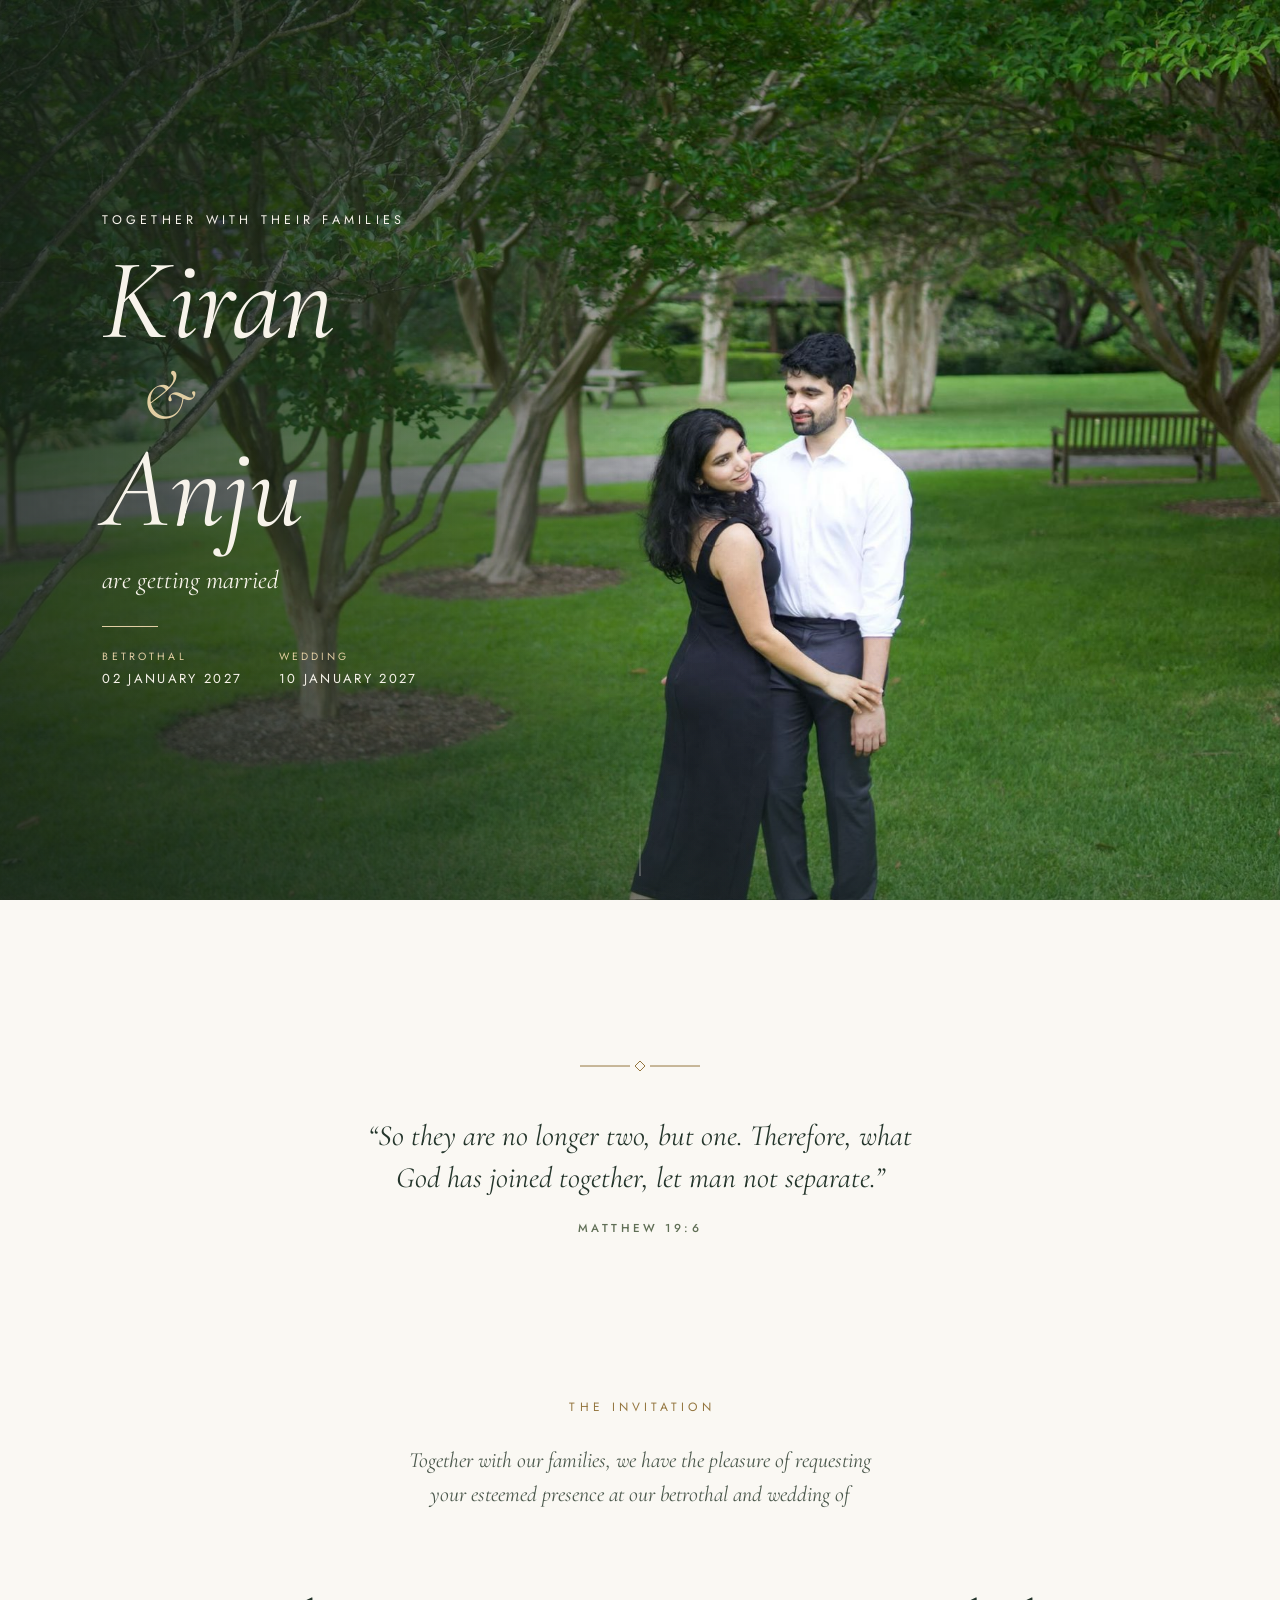
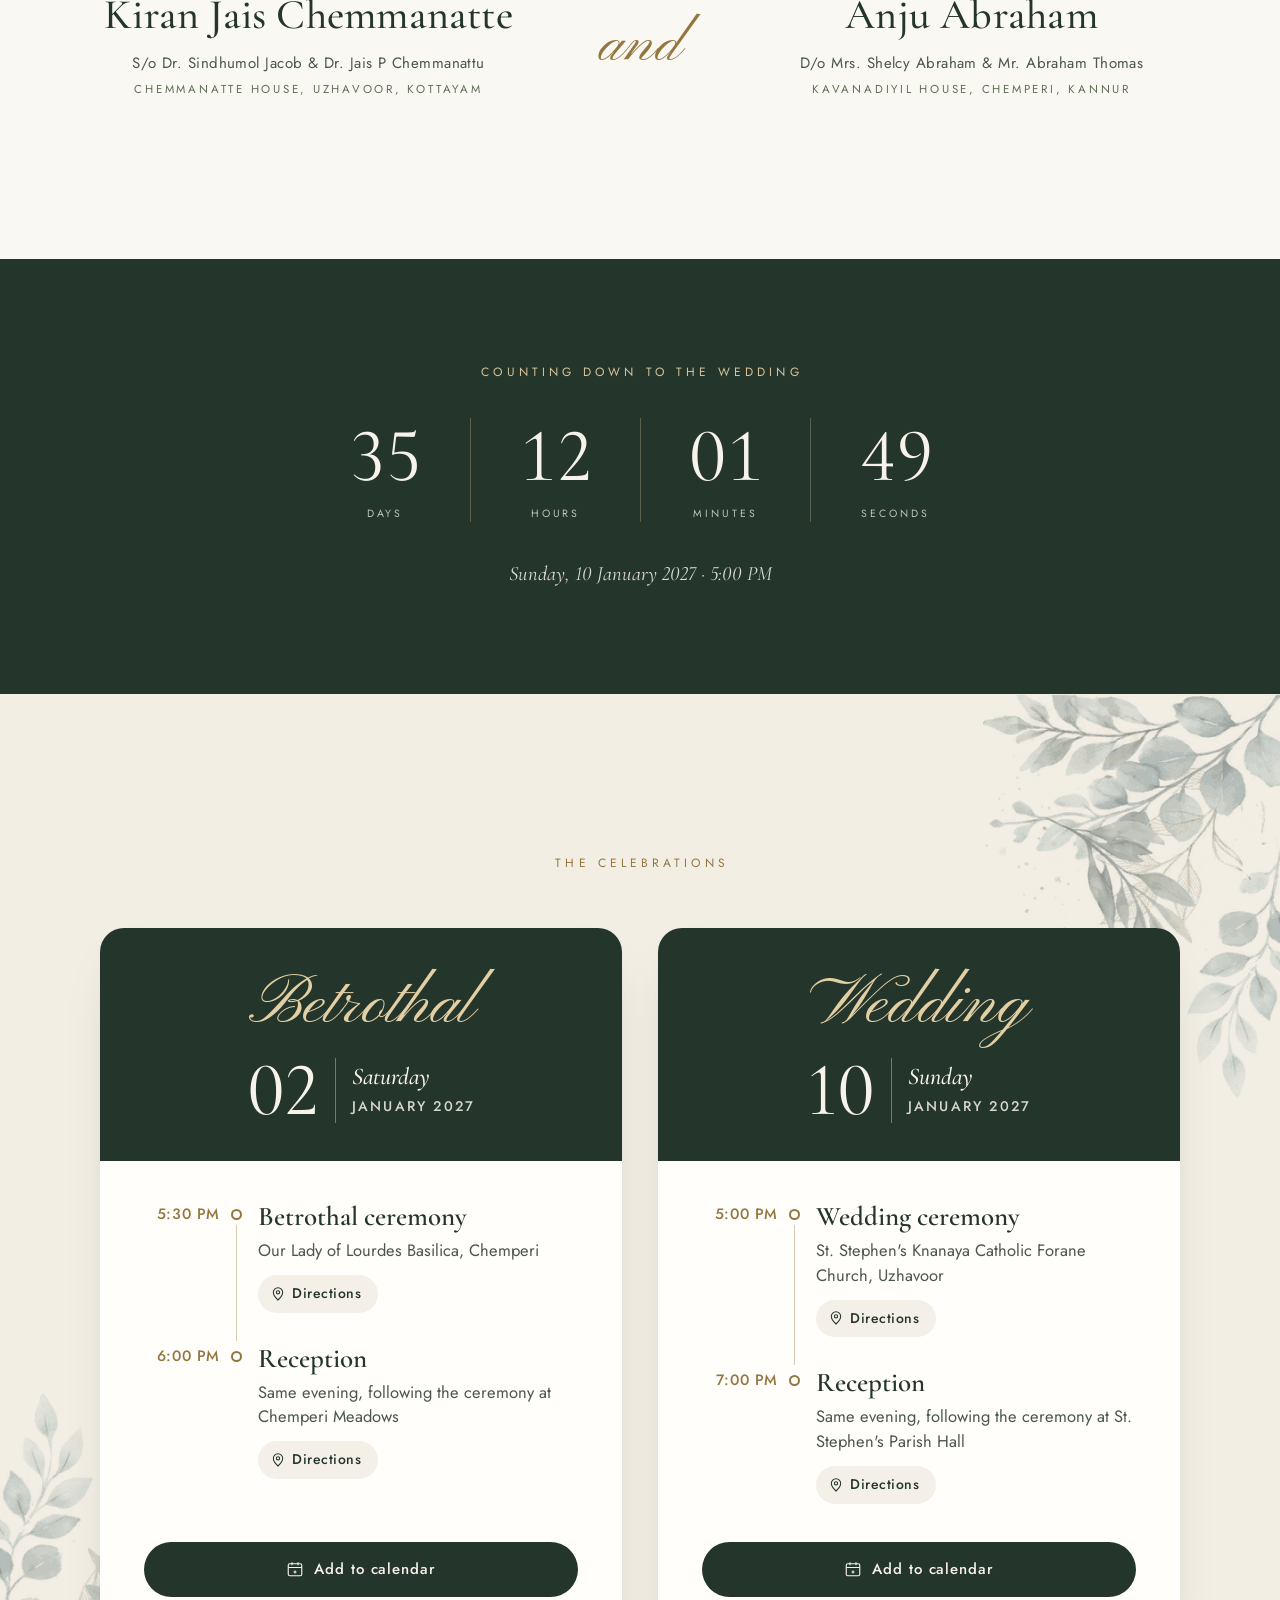
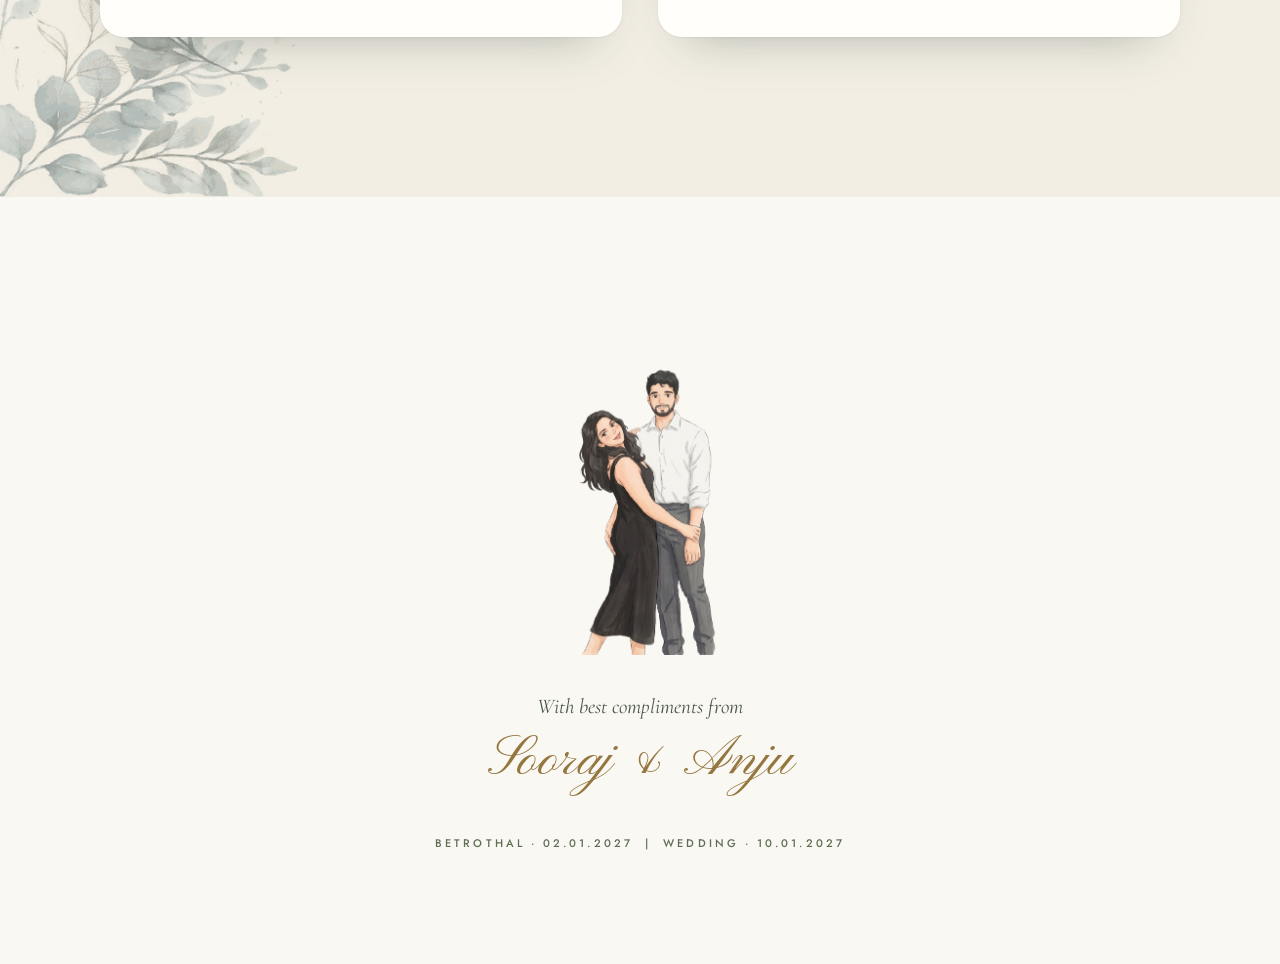
==== index.html @ df3afd13 "Version CSS/JS links so phones never pair new HTML with a cached old stylesheet Also give the inline" ====
<!DOCTYPE html>
<html lang="en">
<head>
<meta charset="utf-8">
<meta name="viewport" content="width=device-width, initial-scale=1, viewport-fit=cover">
<title>Kiran &amp; Anju — Wedding Invitation</title>
<meta name="description" content="Kiran Jais and Anju Abraham invite you to their engagement and wedding.">

<!-- link preview (WhatsApp, Facebook, X ...) -->
<meta property="og:type"             content="website">
<meta property="og:site_name"        content="Kiran &amp; Anju">
<meta property="og:title"            content="Kiran &amp; Anju are getting married">
<meta property="og:description"      content="Engagement 02 January · Wedding 10 January 2027. Timings and directions inside.">
<meta property="og:url"              content="https://soorajabraham1.github.io/kiran-anju/">
<meta property="og:image"            content="https://soorajabraham1.github.io/kiran-anju/share-card.jpeg">
<meta property="og:image:secure_url" content="https://soorajabraham1.github.io/kiran-anju/share-card.jpeg">
<meta property="og:image:type"       content="image/jpeg">
<meta property="og:image:width"      content="1200">
<meta property="og:image:height"     content="630">
<meta property="og:image:alt"        content="Kiran Jais and Anju Abraham — engagement 02 January, wedding 10 January 2027">
<meta name="twitter:card"            content="summary_large_image">
<meta name="twitter:title"           content="Kiran &amp; Anju are getting married">
<meta name="twitter:description"     content="Engagement 02 January · Wedding 10 January 2027.">
<meta name="twitter:image"           content="https://soorajabraham1.github.io/kiran-anju/share-card.jpeg">
<meta name="theme-color" content="#24352B">

<link rel="preconnect" href="https://fonts.googleapis.com">
<link rel="preconnect" href="https://fonts.gstatic.com" crossorigin>
<link href="https://fonts.googleapis.com/css2?family=Cormorant+Garamond:ital,wght@0,400;0,500;0,600;1,400;1,500&family=Jost:wght@300;400;500&family=Pinyon+Script&display=swap" rel="stylesheet">
<link rel="preload" as="image" href="img/hero-portrait.jpg" media="(max-aspect-ratio: 4/5)">
<link rel="preload" as="image" href="img/hero-wide.jpg" media="(min-aspect-ratio: 4/5)">
<link rel="stylesheet" href="style.css?v=f728e4f7">
<script>document.documentElement.classList.add('js')</script>
</head>

<body>

<!-- ============================ HERO ============================ -->
<header class="hero">
  <picture class="hero-photo">
    <source media="(max-aspect-ratio: 4/5)" srcset="img/hero-portrait.jpg">
    <img src="img/hero-wide.jpg" alt="Kiran and Anju in a garden" fetchpriority="high">
  </picture>

  <div class="hero-text">
    <p class="kicker">Together with their families</p>
    <h1 class="hero-names">
      <span>Kiran</span>
      <span class="amp">&amp;</span>
      <span>Anju</span>
    </h1>
    <p class="hero-tagline">are getting married</p>
    <span class="hairline" aria-hidden="true"></span>
    <ul class="hero-dates">
      <li><span>Betrothal</span>02 January 2027</li>
      <li><span>Wedding</span>10 January 2027</li>
    </ul>
  </div>

  <a class="scroll-cue" href="#invitation" aria-label="Scroll to the invitation"><span></span></a>
</header>

<main>

<!-- ============================ VERSE ============================ -->
<section class="verse reveal" aria-label="Verse">
  <svg class="ornament" viewBox="0 0 120 12" aria-hidden="true"><path d="M0 6h50M70 6h50"/><path d="M60 1l5 5-5 5-5-5z"/></svg>
  <blockquote>
    <p>“So they are no longer two, but one. Therefore, what God has joined together, let man not separate.”</p>
    <cite>Matthew 19:6</cite>
  </blockquote>
</section>

<!-- ============================ INVITATION ============================ -->
<section class="invitation" id="invitation">
  <p class="eyebrow reveal">The Invitation</p>
  <p class="lead-in reveal">Together with our families, we have the pleasure of requesting your esteemed presence at our betrothal and wedding of</p>

  <div class="couple">
    <div class="person reveal">
      <h2 class="person-name">Kiran Jais Chemmanatte</h2>
      <p class="person-parents">S/o Dr. Sindhumol Jacob &amp; Dr. Jais P Chemmanattu</p>
      <p class="person-home">Chemmanatte House, Uzhavoor, Kottayam</p>
    </div>
    <p class="couple-and reveal" aria-hidden="true">and</p>
    <div class="person reveal">
      <h2 class="person-name">Anju Abraham</h2>
      <p class="person-parents">D/o Mrs. Shelcy Abraham &amp; Mr. Abraham Thomas</p>
      <p class="person-home">Kavanadiyil House, Chemperi, Kannur</p>
    </div>
  </div>
</section>

<!-- ============================ COUNTDOWN ============================ -->
<section class="countdown" aria-label="Counting down to the wedding" data-to="2027-01-10T17:00:00+05:30">
  <p class="eyebrow">Counting down to the wedding</p>
  <div class="count-grid">
    <div><span class="count-num" data-unit="d">&ndash;</span><span class="count-unit">Days</span></div>
    <div><span class="count-num" data-unit="h">&ndash;</span><span class="count-unit">Hours</span></div>
    <div><span class="count-num" data-unit="m">&ndash;</span><span class="count-unit">Minutes</span></div>
    <div><span class="count-num" data-unit="s">&ndash;</span><span class="count-unit">Seconds</span></div>
  </div>
  <p class="count-date">Sunday, 10 January 2027 &middot; 5:00 PM</p>
</section>

<!-- ============================ CELEBRATIONS ============================ -->
<section class="celebrations" id="celebrations">
  <img class="leaf leaf-a" src="img/leaf.png" alt="" loading="lazy">
  <img class="leaf leaf-b" src="img/leaf.png" alt="" loading="lazy">

  <p class="eyebrow reveal">The Celebrations</p>

  <div class="events">
    <article class="event reveal" aria-labelledby="ev-engagement">
      <header class="event-head">
        <h3 class="event-title" id="ev-engagement">Betrothal</h3>
        <p class="event-date">
          <span class="event-num">02</span>
          <span class="event-date-text">
            <span class="event-day">Saturday</span>
            <span class="event-month">January 2027</span>
          </span>
        </p>
      </header>

      <ol class="timeline">
        <li class="stop">
          <p class="stop-time">5:30 PM</p>
          <div class="stop-body">
            <p class="stop-what">Betrothal ceremony</p>
            <p class="stop-where">Our Lady of Lourdes Basilica, Chemperi</p>
            <a class="stop-map" href="https://maps.app.goo.gl/2BvKakWqRWWPQm9R8" target="_blank" rel="noopener">
              <svg width="16" height="16" viewBox="0 0 24 24" fill="none" stroke="currentColor" aria-hidden="true"><path d="M12 21s-7-6.2-7-11.5A7 7 0 0 1 19 9.5C19 14.8 12 21 12 21z"/><circle cx="12" cy="9.5" r="2.5"/></svg>
              Directions
            </a>
          </div>
        </li>
        <li class="stop">
          <p class="stop-time">6:00 PM</p>
          <div class="stop-body">
            <p class="stop-what">Reception</p>
            <p class="stop-where">Same evening, following the ceremony at Chemperi Meadows</p>
            <a class="stop-map" href="https://maps.app.goo.gl/AWV4axcUvWkXK2Ru6" target="_blank" rel="noopener">
              <svg width="16" height="16" viewBox="0 0 24 24" fill="none" stroke="currentColor" aria-hidden="true"><path d="M12 21s-7-6.2-7-11.5A7 7 0 0 1 19 9.5C19 14.8 12 21 12 21z"/><circle cx="12" cy="9.5" r="2.5"/></svg>
              Directions
            </a>
          </div>
        </li>
      </ol>

      <a class="btn" href="engagement.ics" download>
        <svg width="18" height="18" viewBox="0 0 24 24" fill="none" stroke="currentColor" aria-hidden="true"><rect x="3" y="5" width="18" height="16" rx="2"/><path d="M8 3v4M16 3v4M3 10h18M12 14v4M10 16h4"/></svg>
        Add to calendar
      </a>
    </article>
    <article class="event reveal" aria-labelledby="ev-wedding">
      <header class="event-head">
        <h3 class="event-title" id="ev-wedding">Wedding</h3>
        <p class="event-date">
          <span class="event-num">10</span>
          <span class="event-date-text">
            <span class="event-day">Sunday</span>
            <span class="event-month">January 2027</span>
          </span>
        </p>
      </header>

      <ol class="timeline">
        <li class="stop">
          <p class="stop-time">5:00 PM</p>
          <div class="stop-body">
            <p class="stop-what">Wedding ceremony</p>
            <p class="stop-where">St. Stephen&#39;s Knanaya Catholic Forane Church, Uzhavoor</p>
            <a class="stop-map" href="https://maps.app.goo.gl/MrJUDg9LnRrHomyk7" target="_blank" rel="noopener">
              <svg width="16" height="16" viewBox="0 0 24 24" fill="none" stroke="currentColor" aria-hidden="true"><path d="M12 21s-7-6.2-7-11.5A7 7 0 0 1 19 9.5C19 14.8 12 21 12 21z"/><circle cx="12" cy="9.5" r="2.5"/></svg>
              Directions
            </a>
          </div>
        </li>
        <li class="stop">
          <p class="stop-time">7:00 PM</p>
          <div class="stop-body">
            <p class="stop-what">Reception</p>
            <p class="stop-where">Same evening, following the ceremony at St. Stephen&#39;s Parish Hall</p>
            <a class="stop-map" href="https://share.google/MHBBQyCODZyhyyJcQ" target="_blank" rel="noopener">
              <svg width="16" height="16" viewBox="0 0 24 24" fill="none" stroke="currentColor" aria-hidden="true"><path d="M12 21s-7-6.2-7-11.5A7 7 0 0 1 19 9.5C19 14.8 12 21 12 21z"/><circle cx="12" cy="9.5" r="2.5"/></svg>
              Directions
            </a>
          </div>
        </li>
      </ol>

      <a class="btn" href="wedding.ics" download>
        <svg width="18" height="18" viewBox="0 0 24 24" fill="none" stroke="currentColor" aria-hidden="true"><rect x="3" y="5" width="18" height="16" rx="2"/><path d="M8 3v4M16 3v4M3 10h18M12 14v4M10 16h4"/></svg>
        Add to calendar
      </a>
    </article>
  </div>
</section>

</main>

<!-- ============================ FOOTER ============================ -->
<footer class="footer">
  <img class="footer-art reveal" src="img/couple.png" alt="Illustration of Kiran and Anju" loading="lazy" width="409" height="610">
  <p class="footer-lead reveal">With best compliments from</p>
  <p class="footer-from reveal">Sooraj &amp; Anju</p>
  <p class="footer-dates">Betrothal &middot; 02.01.2027<span aria-hidden="true"> &nbsp;|&nbsp; </span>Wedding &middot; 10.01.2027</p>
</footer>

<script src="script.js?v=4f5c1aa0" defer></script>
</body>
</html>
---- style.css ----
/* =====================================================================
   Kiran & Anju — wedding invitation
   ===================================================================== */

:root {
  --paper:      #FAF8F3;
  --paper-deep: #F2EEE4;
  --card:       #FFFEFB;
  --ink:        #24352B;   /* deep forest */
  --ink-soft:   #4A574B;
  --sage:       #5F6E55;
  --gold:       #94763F;
  --gold-line:  rgba(168, 138, 85, .45);
  --ivory:      #F7F3EA;

  --serif:  "Cormorant Garamond", Georgia, "Times New Roman", serif;
  --sans:   "Jost", "Helvetica Neue", Arial, sans-serif;
  --script: "Pinyon Script", "Snell Roundhand", cursive;

  --space: clamp(80px, 14vw, 160px);
  --ease:  cubic-bezier(.22, .68, .28, 1);
}

*, *::before, *::after { box-sizing: border-box; margin: 0; padding: 0; }

html { scroll-behavior: smooth; -webkit-text-size-adjust: 100%; }

body {
  background: var(--paper);
  color: var(--ink);
  font-family: var(--serif);
  font-size: clamp(18px, 1.1vw + 14px, 21px);
  font-weight: 500;
  line-height: 1.55;
  -webkit-font-smoothing: antialiased;
  font-variant-numeric: lining-nums;
}

img { display: block; max-width: 100%; height: auto; }
a { color: inherit; }
a:focus-visible { outline: 2px solid var(--gold); outline-offset: 4px; }

/* ---------- shared bits ---------- */
.eyebrow {
  font-family: var(--sans);
  font-weight: 400;
  font-size: 12px;
  letter-spacing: .34em;
  text-transform: uppercase;
  color: var(--gold);
  text-align: center;
  padding-left: .34em;               /* optically centre tracked caps */
}

.hairline {
  display: block;
  width: 56px;
  height: 1px;
  background: currentColor;
  opacity: .6;
}

/* =====================================================================
   HERO
   ===================================================================== */
.hero {
  position: relative;
  min-height: 100vh;
  min-height: 100svh;
  display: flex;
  align-items: center;
  color: var(--ivory);
  overflow: hidden;
  isolation: isolate;
  background: var(--ink);
}

.hero-photo, .hero-photo img {
  position: absolute;
  inset: 0;
  width: 100%;
  height: 100%;
}
.hero-photo { z-index: -2; }
.hero-photo img {
  object-fit: cover;
  object-position: 62% 50%;
  animation: hero-zoom 14s var(--ease) both;
}

/* soft shade behind the words, the couple stays bright */
.hero::before {
  content: "";
  position: absolute;
  inset: 0;
  z-index: -1;
  background:
    linear-gradient(90deg, rgba(20, 30, 24, .78) 0%, rgba(20, 30, 24, .5) 34%, rgba(20, 30, 24, 0) 60%),
    linear-gradient(0deg, rgba(20, 30, 24, .45) 0%, rgba(20, 30, 24, 0) 30%);
}

.hero-text {
  width: min(560px, 100%);
  margin-left: clamp(24px, 8vw, 140px);
  padding: 48px 24px 48px 0;
  text-align: left;
}

.kicker {
  font-family: var(--sans);
  font-weight: 400;
  font-size: 12.5px;
  letter-spacing: .34em;
  text-transform: uppercase;
  opacity: .9;
}

.hero-names {
  margin-top: 18px;
  font-family: var(--serif);
  font-style: italic;
  font-weight: 400;
  font-size: clamp(64px, 9vw, 128px);
  line-height: .92;
  letter-spacing: -.01em;
}
.hero-names span { display: block; }
.hero-names .amp {
  font-weight: 300;
  font-size: .62em;
  line-height: 1.15;
  color: #E3CFA4;
  margin-left: .55em;
}

.hero-tagline {
  margin-top: 18px;
  font-style: italic;
  font-weight: 400;
  font-size: clamp(20px, 2vw, 26px);
  opacity: .92;
}

.hero .hairline { margin: 26px 0 22px; color: #E3CFA4; }

.hero-dates {
  list-style: none;
  display: flex;
  flex-wrap: wrap;
  gap: 10px 36px;
  font-family: var(--sans);
  font-weight: 400;
  font-size: 13px;
  letter-spacing: .18em;
  text-transform: uppercase;
}
.hero-dates span {
  display: block;
  margin-bottom: 4px;
  font-size: 10.5px;
  letter-spacing: .3em;
  color: #E3CFA4;
}

/* entrance */
.hero-text > * { animation: rise 1.2s var(--ease) both; }
.hero-text > :nth-child(2) { animation-delay: .15s; }
.hero-text > :nth-child(3) { animation-delay: .35s; }
.hero-text > :nth-child(4) { animation-delay: .5s; }
.hero-text > :nth-child(5) { animation-delay: .6s; }

.scroll-cue {
  position: absolute;
  left: 50%;
  bottom: max(24px, env(safe-area-inset-bottom));
  width: 1px;
  height: 56px;
  transform: translateX(-50%);
  overflow: hidden;
}
.scroll-cue span {
  position: absolute;
  inset: 0;
  background: linear-gradient(to bottom, transparent, var(--ivory));
  animation: drip 2.4s ease-in-out infinite;
}

/* phones (portrait photo): words at the top, couple below */
@media (max-aspect-ratio: 4/5) {
  .hero { align-items: flex-start; }
  .hero-photo img { object-position: 50% 100%; }
  .hero::before {
    background:
      linear-gradient(180deg, rgba(20, 30, 24, .82) 0%, rgba(20, 30, 24, .55) 32%, rgba(20, 30, 24, 0) 55%),
      linear-gradient(0deg, rgba(20, 30, 24, .35) 0%, rgba(20, 30, 24, 0) 22%);
  }
  .hero-text {
    margin: 0 auto;
    padding: max(56px, calc(env(safe-area-inset-top) + 40px)) 24px 0;
    text-align: center;
  }
  .hero-names { font-size: clamp(54px, 17vw, 92px); }
  .hero-names span { display: inline; }
  .hero-names .amp { margin: 0 .1em; font-size: .7em; }
  .hero .hairline { margin: 20px auto 18px; }
  .hero-dates { justify-content: center; gap: 8px 28px; font-size: 12px; }
}

/* =====================================================================
   VERSE
   ===================================================================== */
.verse {
  padding: var(--space) 24px calc(var(--space) * .6);
  text-align: center;
}
.ornament {
  width: 120px;
  height: 12px;
  margin: 0 auto 32px;
  fill: none;
  stroke: var(--gold);
  stroke-width: 1;
}
.verse blockquote p {
  max-width: 640px;
  margin: 0 auto;
  font-style: italic;
  font-weight: 400;
  font-size: clamp(22px, 2.3vw, 30px);
  line-height: 1.45;
  color: var(--ink);
  text-wrap: balance;
}
.verse cite {
  display: block;
  margin-top: 20px;
  font-family: var(--sans);
  font-style: normal;
  font-size: 11.5px;
  letter-spacing: .3em;
  text-transform: uppercase;
  color: var(--sage);
}

/* =====================================================================
   INVITATION
   ===================================================================== */
.invitation {
  padding: calc(var(--space) * .4) 24px var(--space);
  text-align: center;
}
.lead-in {
  max-width: 600px;
  margin: 28px auto 0;
  font-style: italic;
  font-weight: 400;
  font-size: clamp(20px, 1.7vw, 24px);
  color: var(--ink-soft);
  text-wrap: balance;
}

.couple {
  display: grid;
  gap: 28px;
  max-width: 1180px;
  margin: clamp(48px, 7vw, 80px) auto 0;
  align-items: center;
}
.person-name {
  font-weight: 500;
  font-size: clamp(34px, 3.3vw, 46px);
  line-height: 1.1;
  letter-spacing: .005em;
}
.person-parents {
  margin-top: 14px;
  font-family: var(--sans);
  font-weight: 400;
  font-size: 15px;
  letter-spacing: .03em;
  color: var(--ink-soft);
}
.person-home {
  margin-top: 6px;
  font-family: var(--sans);
  font-weight: 400;
  font-size: 11.5px;
  letter-spacing: .24em;
  text-transform: uppercase;
  color: var(--sage);
}
.couple-and {
  font-family: var(--script);
  font-size: clamp(44px, 5vw, 60px);
  line-height: 1;
  color: var(--gold);
}

@media (min-width: 1000px) {
  .couple { grid-template-columns: 1fr auto 1fr; gap: 32px; }
  .person-name { white-space: nowrap; }
}

/* =====================================================================
   COUNTDOWN
   ===================================================================== */
.countdown {
  background: var(--ink);
  color: var(--ivory);
  text-align: center;
  padding: clamp(64px, 9vw, 104px) 24px;
}
.countdown .eyebrow { color: #D9C49A; }
.count-grid {
  display: grid;
  grid-template-columns: repeat(4, minmax(0, 1fr));
  max-width: 680px;
  margin: 36px auto 0;
}
.count-grid > div + div { border-left: 1px solid rgba(217, 196, 154, .3); }
.count-num {
  display: block;
  font-weight: 400;
  font-size: clamp(40px, 7vw, 76px);
  line-height: 1;
  font-variant-numeric: tabular-nums lining-nums;
}
.count-unit {
  display: block;
  margin-top: 12px;
  font-family: var(--sans);
  font-weight: 400;
  font-size: 10.5px;
  letter-spacing: .28em;
  text-transform: uppercase;
  opacity: .75;
}
.count-date {
  margin-top: 36px;
  font-style: italic;
  font-weight: 400;
  font-size: clamp(18px, 1.6vw, 22px);
  opacity: .88;
}
.countdown.is-past .count-grid { display: none; }

/* =====================================================================
   CELEBRATIONS
   ===================================================================== */
.celebrations {
  position: relative;
  overflow: hidden;
  padding: var(--space) 20px;
  background: var(--paper-deep);
}
.leaf {
  position: absolute;
  width: clamp(160px, 24vw, 320px);
  opacity: .7;
  pointer-events: none;
}
.leaf-a { left: 0; bottom: 0; }
.leaf-b { right: 0; top: 0; transform: rotate(180deg); }

.events {
  position: relative;
  display: grid;
  gap: 28px;
  max-width: 1080px;
  margin: clamp(36px, 5vw, 56px) auto 0;
}
/* two events side by side on wide screens; a single event stays centred */
@media (min-width: 900px) {
  .events { grid-template-columns: 1fr 1fr; gap: 36px; }
}
.events--single { max-width: 620px; }
@media (min-width: 900px) {
  .events--single { grid-template-columns: 1fr; }
}

.event {
  display: flex;
  flex-direction: column;
  background: var(--card);
  border-radius: 24px;
  overflow: hidden;
  box-shadow: 0 1px 2px rgba(36, 53, 43, .06), 0 24px 48px -28px rgba(36, 53, 43, .35);
}

/* dark header band with the date */
.event-head {
  padding: clamp(32px, 5vw, 44px) clamp(24px, 5vw, 44px) clamp(28px, 4vw, 36px);
  background: var(--ink);
  color: var(--ivory);
  text-align: center;
}
.event-title {
  font-family: var(--script);
  font-weight: 400;
  font-size: clamp(52px, 6vw, 68px);
  line-height: 1;
  color: #E3CFA4;
}
.event-date {
  display: inline-flex;
  align-items: center;
  gap: 16px;
  margin-top: 18px;
  text-align: left;
}
.event-num {
  font-weight: 400;
  font-size: clamp(60px, 7vw, 76px);
  line-height: .85;
  padding-right: 16px;
  border-right: 1px solid rgba(227, 207, 164, .45);
}
.event-date-text { display: flex; flex-direction: column; gap: 6px; }
.event-day {
  font-size: 24px;
  font-style: italic;
  line-height: 1.1;
}
.event-month {
  font-family: var(--sans);
  font-size: 14px;
  letter-spacing: .16em;
  text-transform: uppercase;
  opacity: .85;
}

/* timeline of the day */
.timeline {
  list-style: none;
  padding: clamp(28px, 5vw, 40px) clamp(20px, 5vw, 44px) 8px;
}
.stop {
  position: relative;
  display: grid;
  grid-template-columns: 76px 1fr;
  gap: 0 22px;
  padding-bottom: 30px;
}
/* line + dot */
.stop::before {
  content: "";
  position: absolute;
  left: 87px;
  top: 8px;
  width: 11px;
  height: 11px;
  border-radius: 50%;
  background: var(--card);
  border: 2px solid var(--gold);
}
.stop::after {
  content: "";
  position: absolute;
  left: 92px;
  top: 24px;
  bottom: 2px;
  width: 1px;
  background: var(--gold-line);
}
.stop:last-child::after { display: none; }

.stop-time {
  padding-top: 2px;
  font-family: var(--sans);
  font-size: 15px;
  font-weight: 500;
  letter-spacing: .04em;
  color: var(--gold);
  text-align: right;
  white-space: nowrap;
}
.stop-body { padding-left: 16px; }
.stop-what {
  font-weight: 600;
  font-size: clamp(24px, 2.2vw, 27px);
  line-height: 1.15;
}
.stop-where {
  margin-top: 6px;
  font-family: var(--sans);
  font-weight: 400;
  font-size: 16.5px;
  line-height: 1.5;
  color: var(--ink-soft);
}
.stop-map {
  display: inline-flex;
  align-items: center;
  gap: 6px;
  margin-top: 12px;
  padding: 8px 16px 8px 12px;
  border-radius: 999px;
  background: rgba(148, 118, 63, .1);
  font-family: var(--sans);
  font-size: 14px;
  font-weight: 500;
  letter-spacing: .04em;
  text-decoration: none;
  color: var(--ink);
  transition: background .25s, color .25s;
}
.stop-map:hover { background: var(--gold); color: #fff; }
.stop-map svg { width: 16px; height: 16px; fill: none; stroke: currentColor; stroke-width: 1.6; }

.btn {
  margin: auto clamp(20px, 5vw, 44px) clamp(28px, 5vw, 40px);
  display: flex;
  align-items: center;
  justify-content: center;
  gap: 10px;
  padding: 16px 24px;
  border-radius: 999px;
  font-family: var(--sans);
  font-size: 15px;
  font-weight: 500;
  letter-spacing: .06em;
  text-decoration: none;
  color: var(--ivory);
  background: var(--ink);
  transition: background .3s, transform .3s;
}
.btn:hover { background: #33493B; transform: translateY(-1px); }
.btn svg { width: 18px; height: 18px; fill: none; stroke: currentColor; stroke-width: 1.5; }

/* =====================================================================
   FOOTER
   ===================================================================== */
.footer {
  padding: var(--space) 24px calc(var(--space) * .7 + env(safe-area-inset-bottom));
  text-align: center;
}
.footer-art {
  width: clamp(150px, 18vw, 200px);
  margin: 0 auto 36px;
}
.footer-lead {
  font-style: italic;
  font-weight: 400;
  color: var(--ink-soft);
}
.footer-from {
  margin-top: 4px;
  font-family: var(--script);
  font-size: clamp(42px, 5vw, 56px);
  line-height: 1.2;
  color: var(--gold);
}
.footer-dates {
  margin-top: 40px;
  font-family: var(--sans);
  font-size: 11px;
  letter-spacing: .28em;
  text-transform: uppercase;
  color: var(--sage);
}

/* =====================================================================
   PHONES — larger, less-tracked type so everything reads comfortably
   ===================================================================== */
@media (max-width: 600px) {
  body { font-size: 19px; }

  /* small capitals */
  .eyebrow, .kicker, .verse cite, .person-home, .footer-dates, .hero-dates {
    font-size: 13.5px;
    font-weight: 400;
    letter-spacing: .16em;
  }
  .eyebrow { padding-left: .16em; }
  .eyebrow { font-size: 14px; letter-spacing: .22em; padding-left: .22em; }
  .hero-dates { font-size: 14px; letter-spacing: .1em; }
  .hero-dates span { font-size: 12px; letter-spacing: .18em; }
  .count-unit { font-size: 12px; letter-spacing: .12em; }

  /* hero */
  .hero-tagline { font-size: 23px; }

  /* verse + invitation */
  .verse blockquote p { font-size: 24px; }
  .lead-in { font-size: 22px; color: var(--ink); }
  .person-name { font-size: 34px; }
  .person-parents { font-size: 17px; letter-spacing: .01em; color: var(--ink); }
  .person-home { line-height: 1.7; }
  .person-parents, .person-home { text-wrap: balance; }
  .leaf { width: 130px; opacity: .55; }

  /* countdown */
  .count-num { font-size: 46px; }
  .count-date { font-size: 21px; }

  /* events */
  .celebrations { padding-left: 14px; padding-right: 14px; }
  .stop { grid-template-columns: 68px 1fr; gap: 0 14px; }
  .stop::before { left: 75px; }
  .stop::after { left: 80px; }
  .stop-body { padding-left: 14px; }
  .stop-what { font-size: 25px; }
  .stop-where { font-size: 17px; }

  /* footer */
  .footer-lead { font-size: 20px; }
  .footer-dates { line-height: 1.9; }
}

/* =====================================================================
   MOTION
   ===================================================================== */
@keyframes rise      { from { opacity: 0; transform: translateY(18px); } to { opacity: 1; transform: none; } }
@keyframes hero-zoom { from { transform: scale(1.06); } to { transform: scale(1); } }
@keyframes drip      { 0% { transform: translateY(-100%); } 60%, 100% { transform: translateY(100%); } }

/* scroll reveal — only when JS is running, so nothing is hidden without it */
.js .reveal { opacity: 0; transform: translateY(24px); transition: opacity 1s var(--ease), transform 1s var(--ease); }
.js .reveal.is-in { opacity: 1; transform: none; }

@media (prefers-reduced-motion: reduce) {
  html { scroll-behavior: auto; }
  *, *::before, *::after { animation: none !important; transition: none !important; }
  .js .reveal { opacity: 1; transform: none; }
}

/* =====================================================================
   PRINT
   ===================================================================== */
@media print {
  * { -webkit-print-color-adjust: exact; print-color-adjust: exact; }
  .hero { min-height: 0; height: 100vh; page-break-after: always; }
  .scroll-cue, .countdown, .btn, .stop-map, .leaf { display: none !important; }
  .event-head { background: none; color: var(--ink); }
  .js .reveal { opacity: 1; transform: none; }
  .event { box-shadow: none; break-inside: avoid; }
}
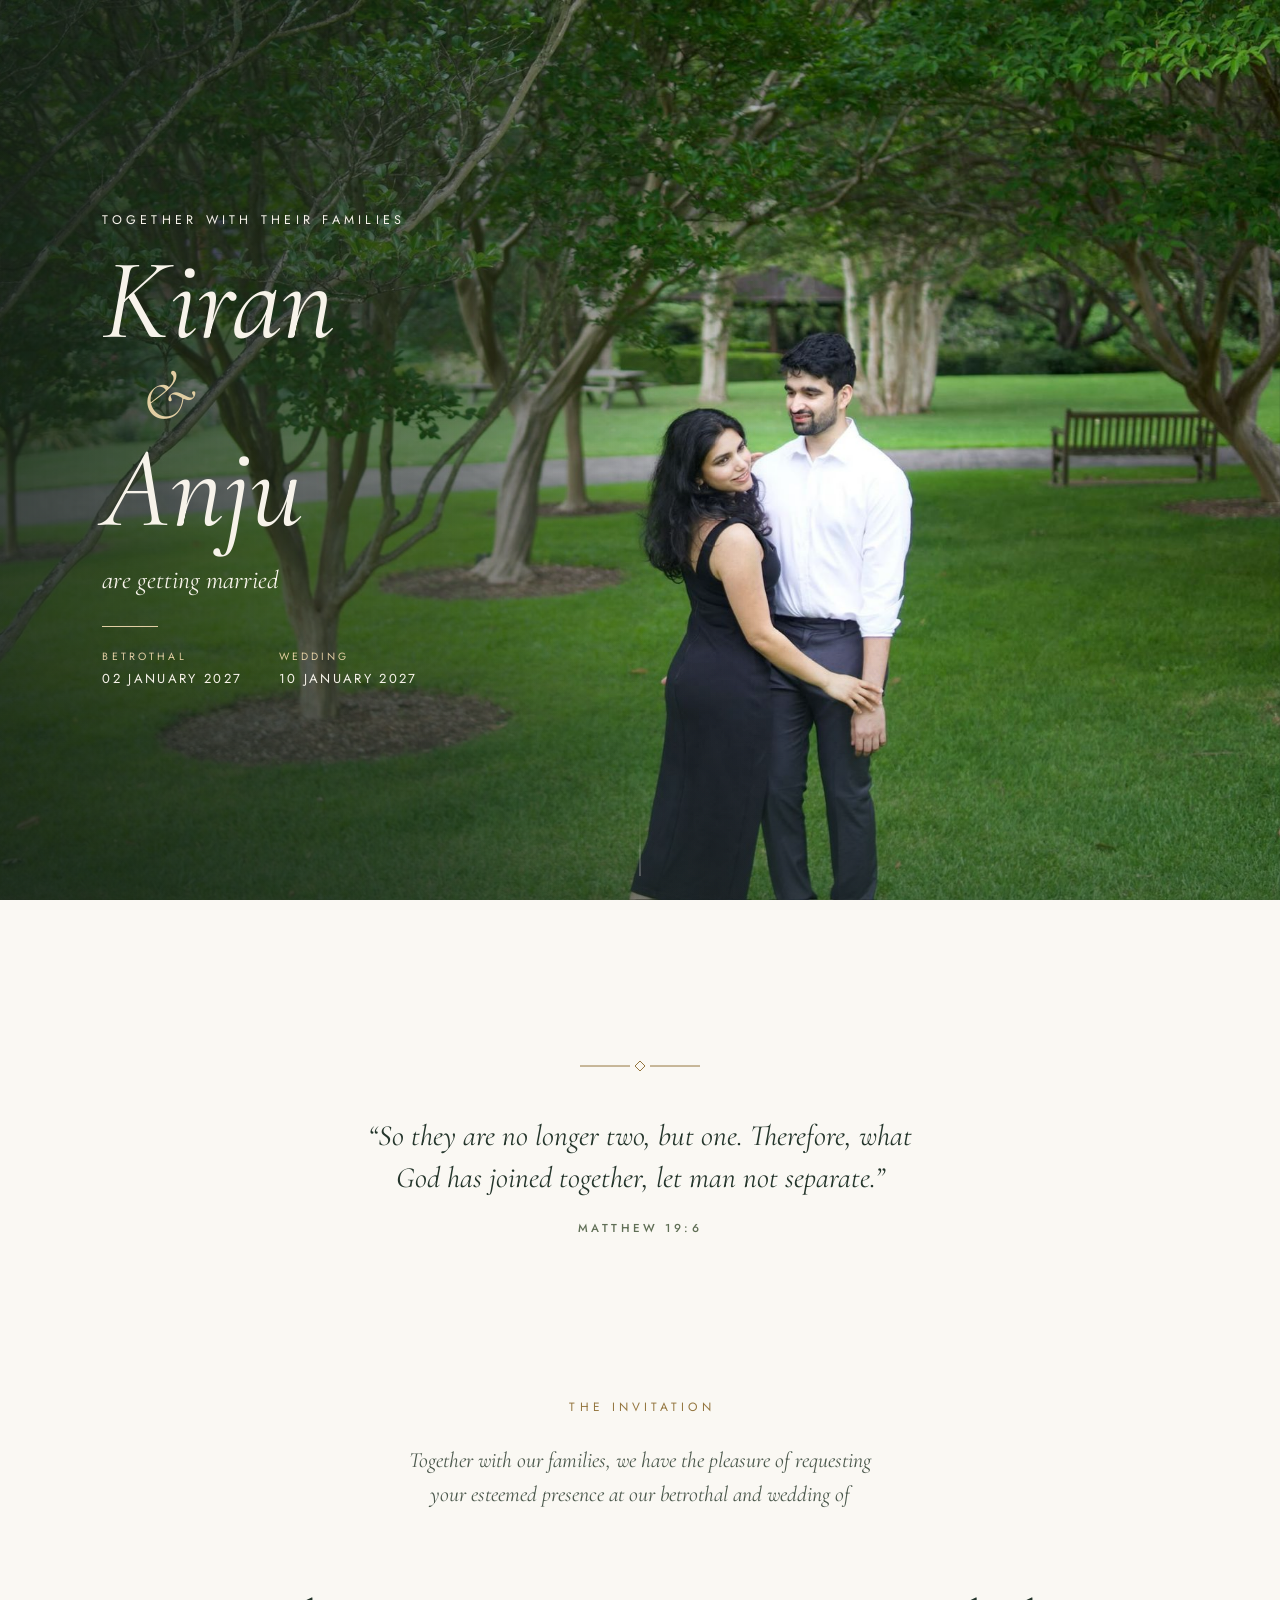
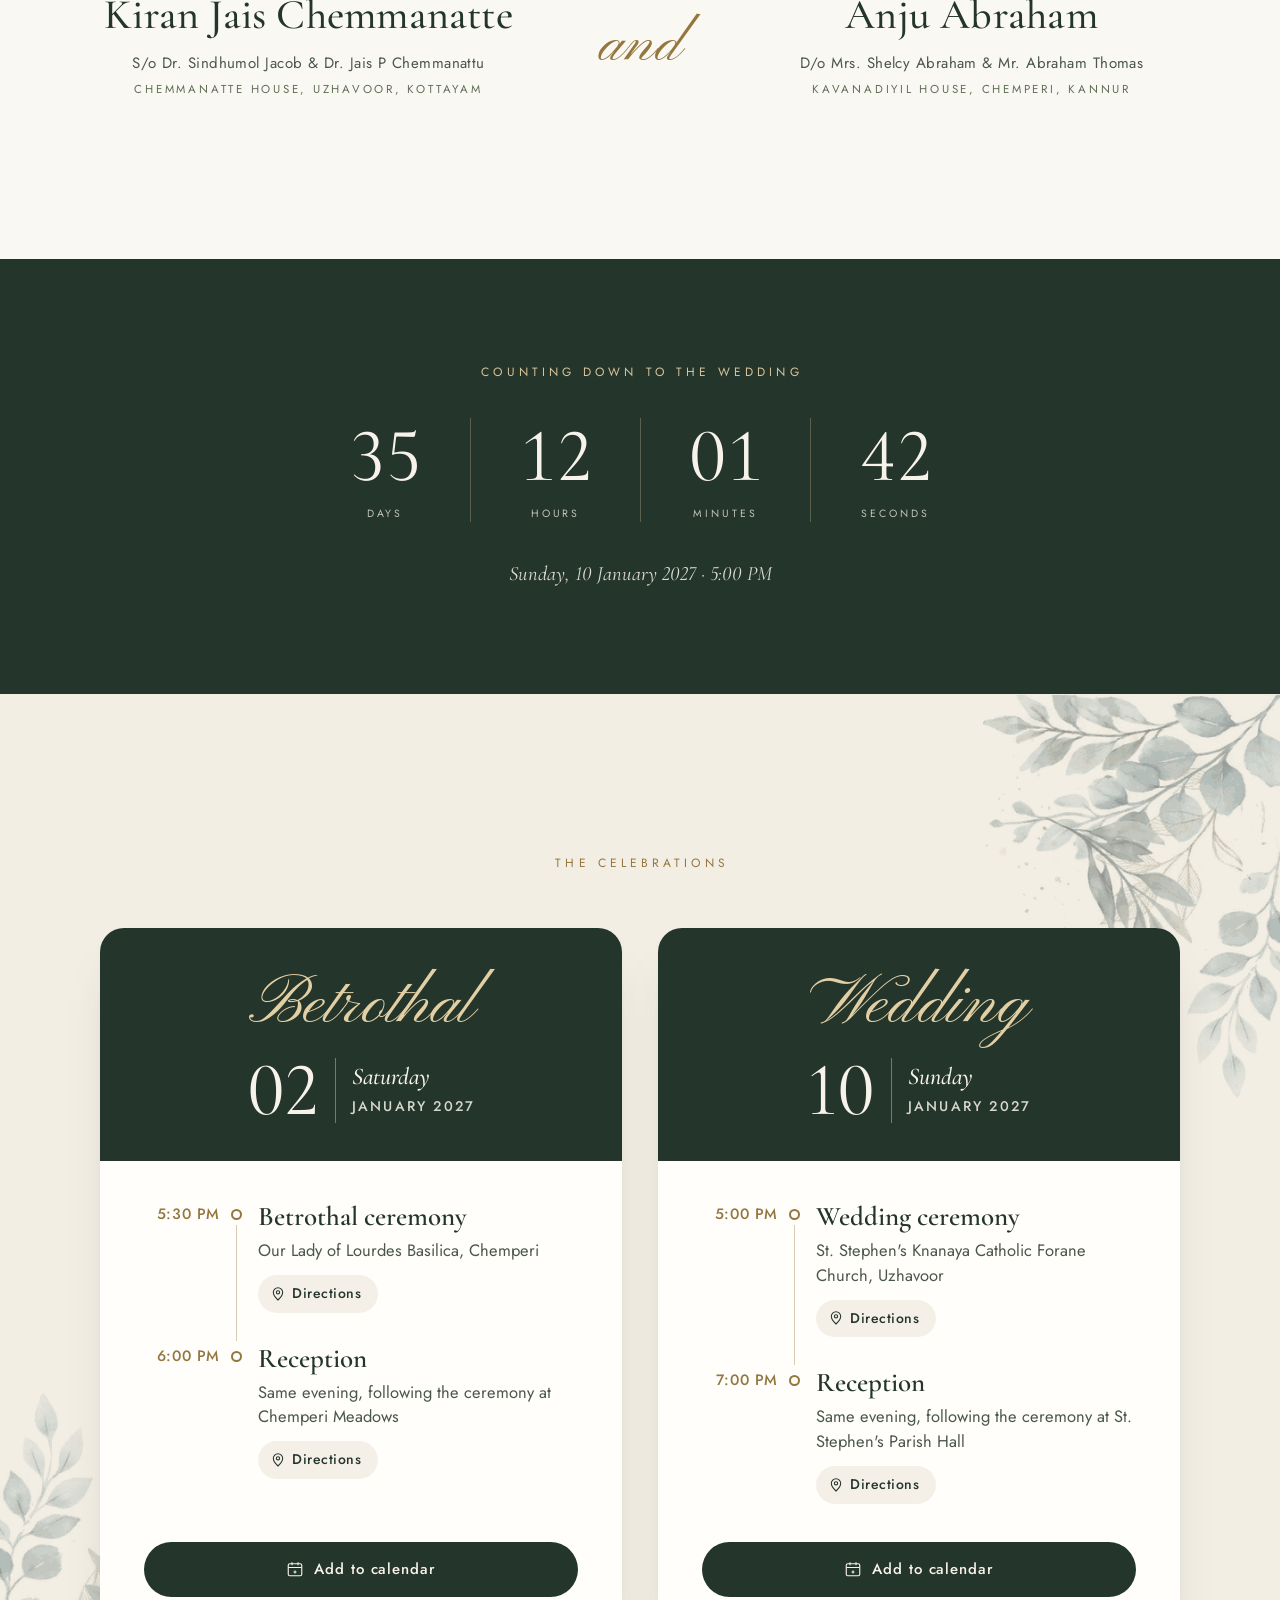
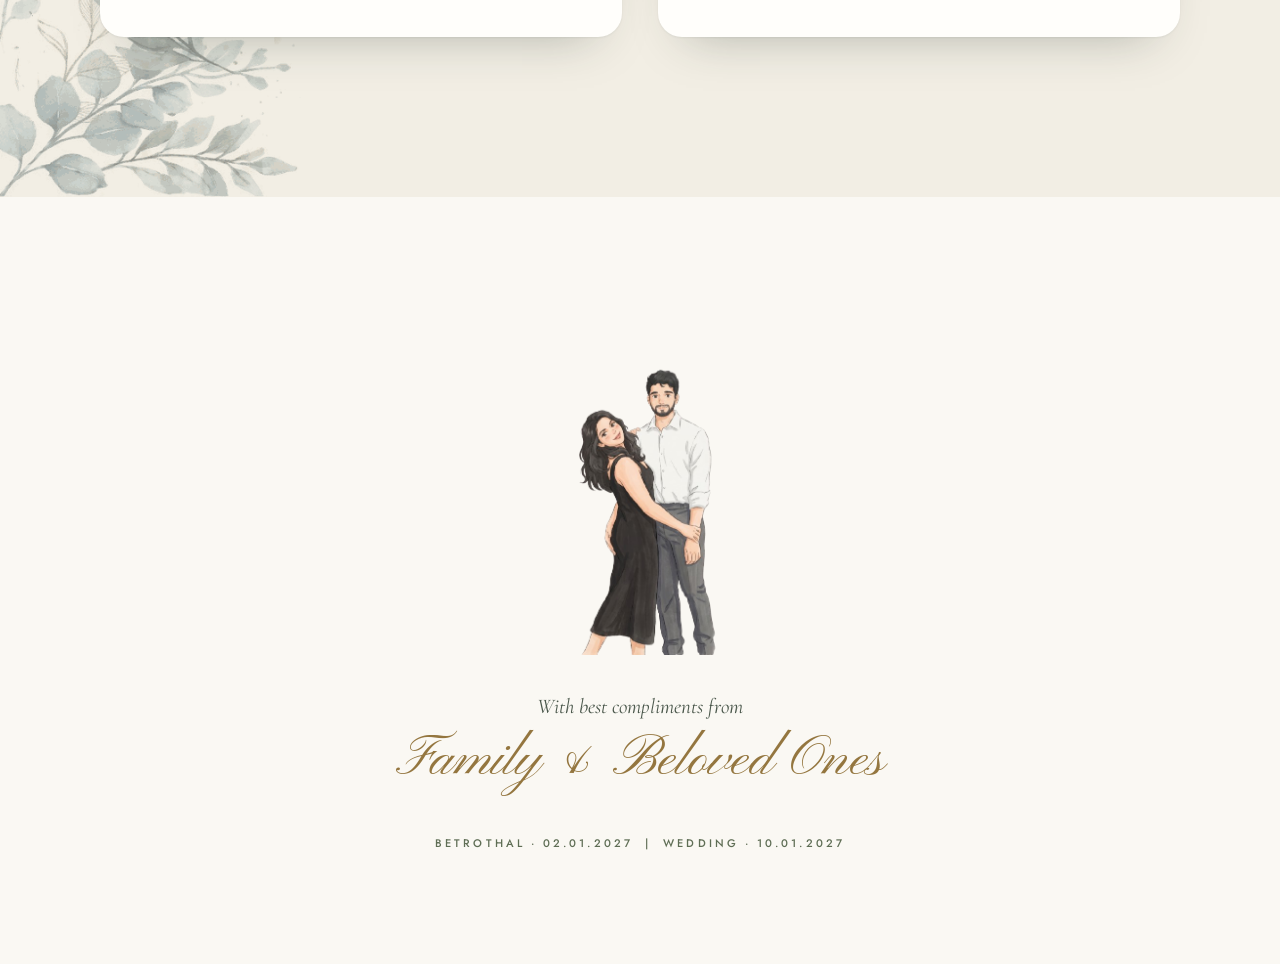
==== commit 9792fcc6: "Sign-off: With best compliments from Family & Beloved Ones Co-Authored-By: Claude Opus 5.5 <noreply@" ====
--- a/index.html
+++ b/index.html
@@ -29,7 +29,7 @@
 <link href="https://fonts.googleapis.com/css2?family=Cormorant+Garamond:ital,wght@0,400;0,500;0,600;1,400;1,500&family=Jost:wght@300;400;500&family=Pinyon+Script&display=swap" rel="stylesheet">
 <link rel="preload" as="image" href="img/hero-portrait.jpg" media="(max-aspect-ratio: 4/5)">
 <link rel="preload" as="image" href="img/hero-wide.jpg" media="(min-aspect-ratio: 4/5)">
-<link rel="stylesheet" href="style.css?v=f728e4f7">
+<link rel="stylesheet" href="style.css?v=626e8af9">
 <script>document.documentElement.classList.add('js')</script>
 </head>
 
@@ -204,7 +204,7 @@
 <footer class="footer">
   <img class="footer-art reveal" src="img/couple.png" alt="Illustration of Kiran and Anju" loading="lazy" width="409" height="610">
   <p class="footer-lead reveal">With best compliments from</p>
-  <p class="footer-from reveal">Sooraj &amp; Anju</p>
+  <p class="footer-from reveal">Family &amp; Beloved Ones</p>
   <p class="footer-dates">Betrothal &middot; 02.01.2027<span aria-hidden="true"> &nbsp;|&nbsp; </span>Wedding &middot; 10.01.2027</p>
 </footer>
 
--- a/style.css
+++ b/style.css
@@ -549,6 +549,7 @@
   font-size: clamp(42px, 5vw, 56px);
   line-height: 1.2;
   color: var(--gold);
+  text-wrap: balance;
 }
 .footer-dates {
   margin-top: 40px;
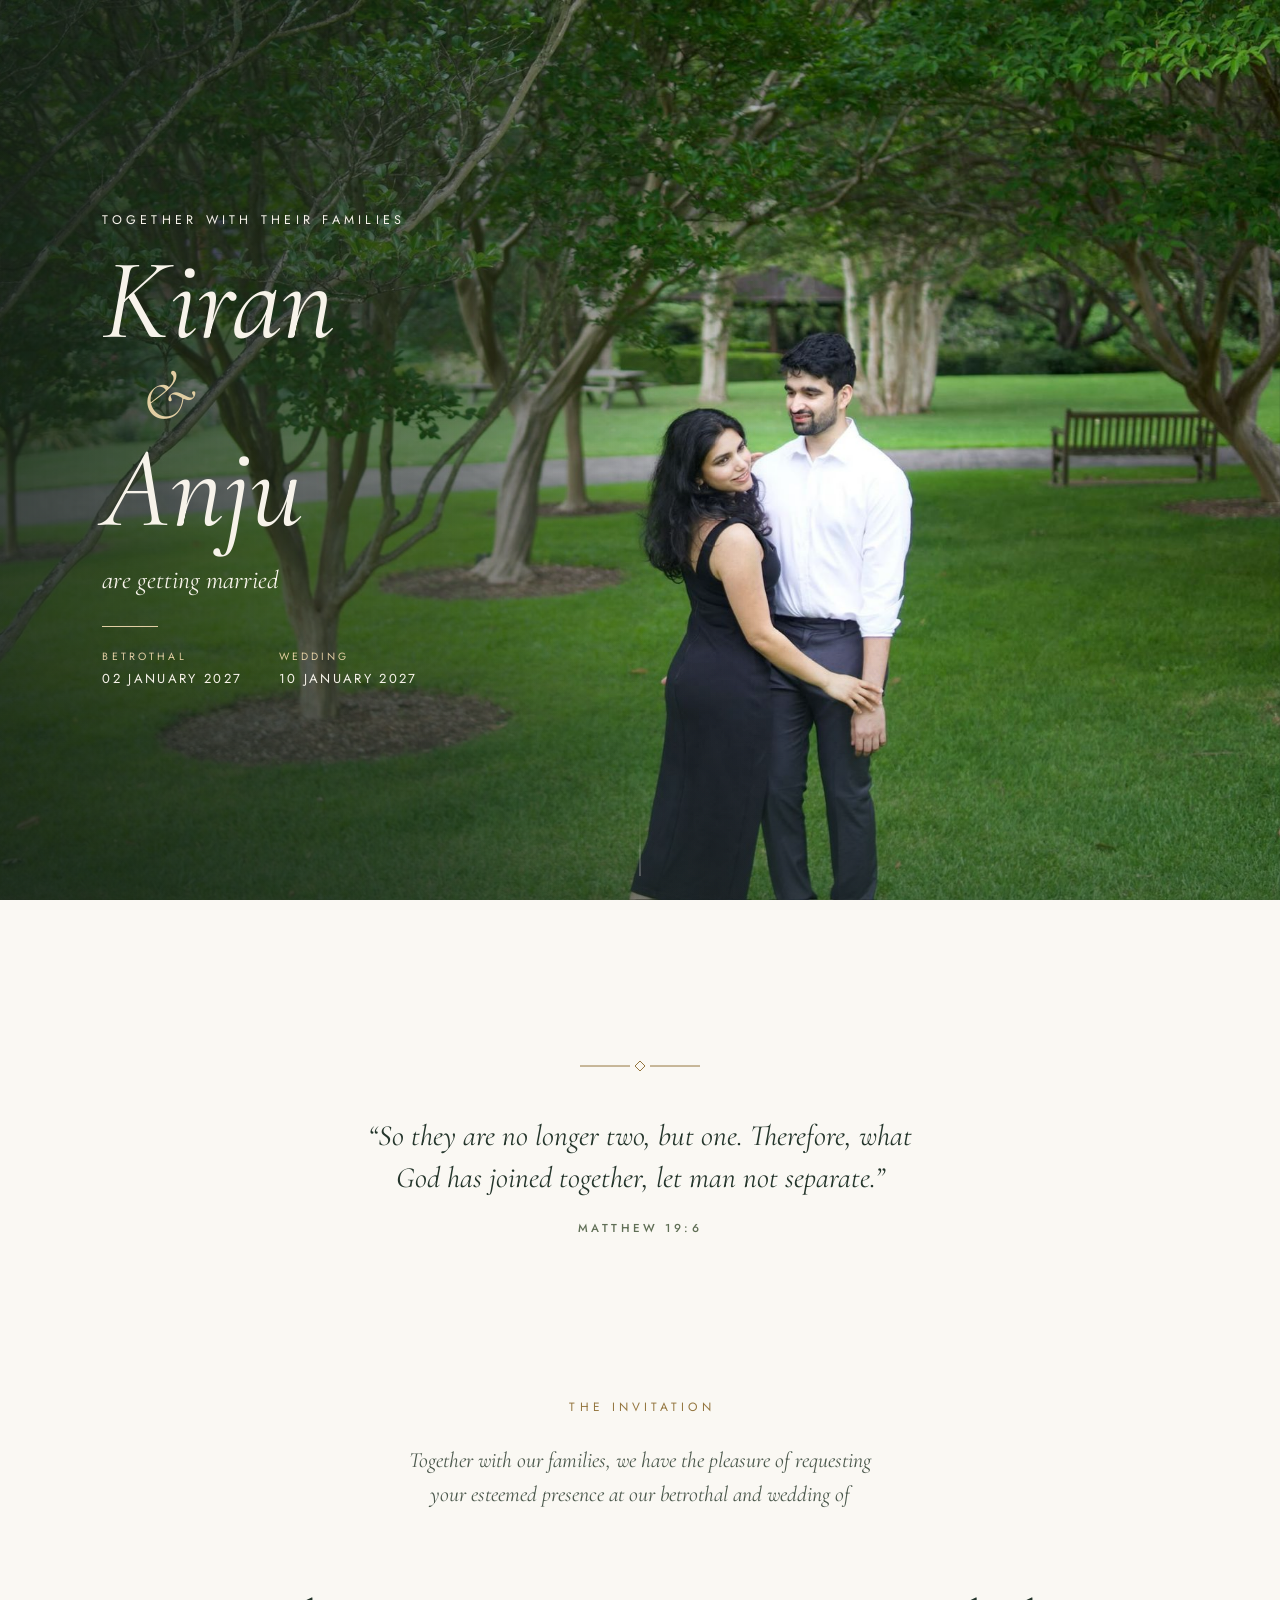
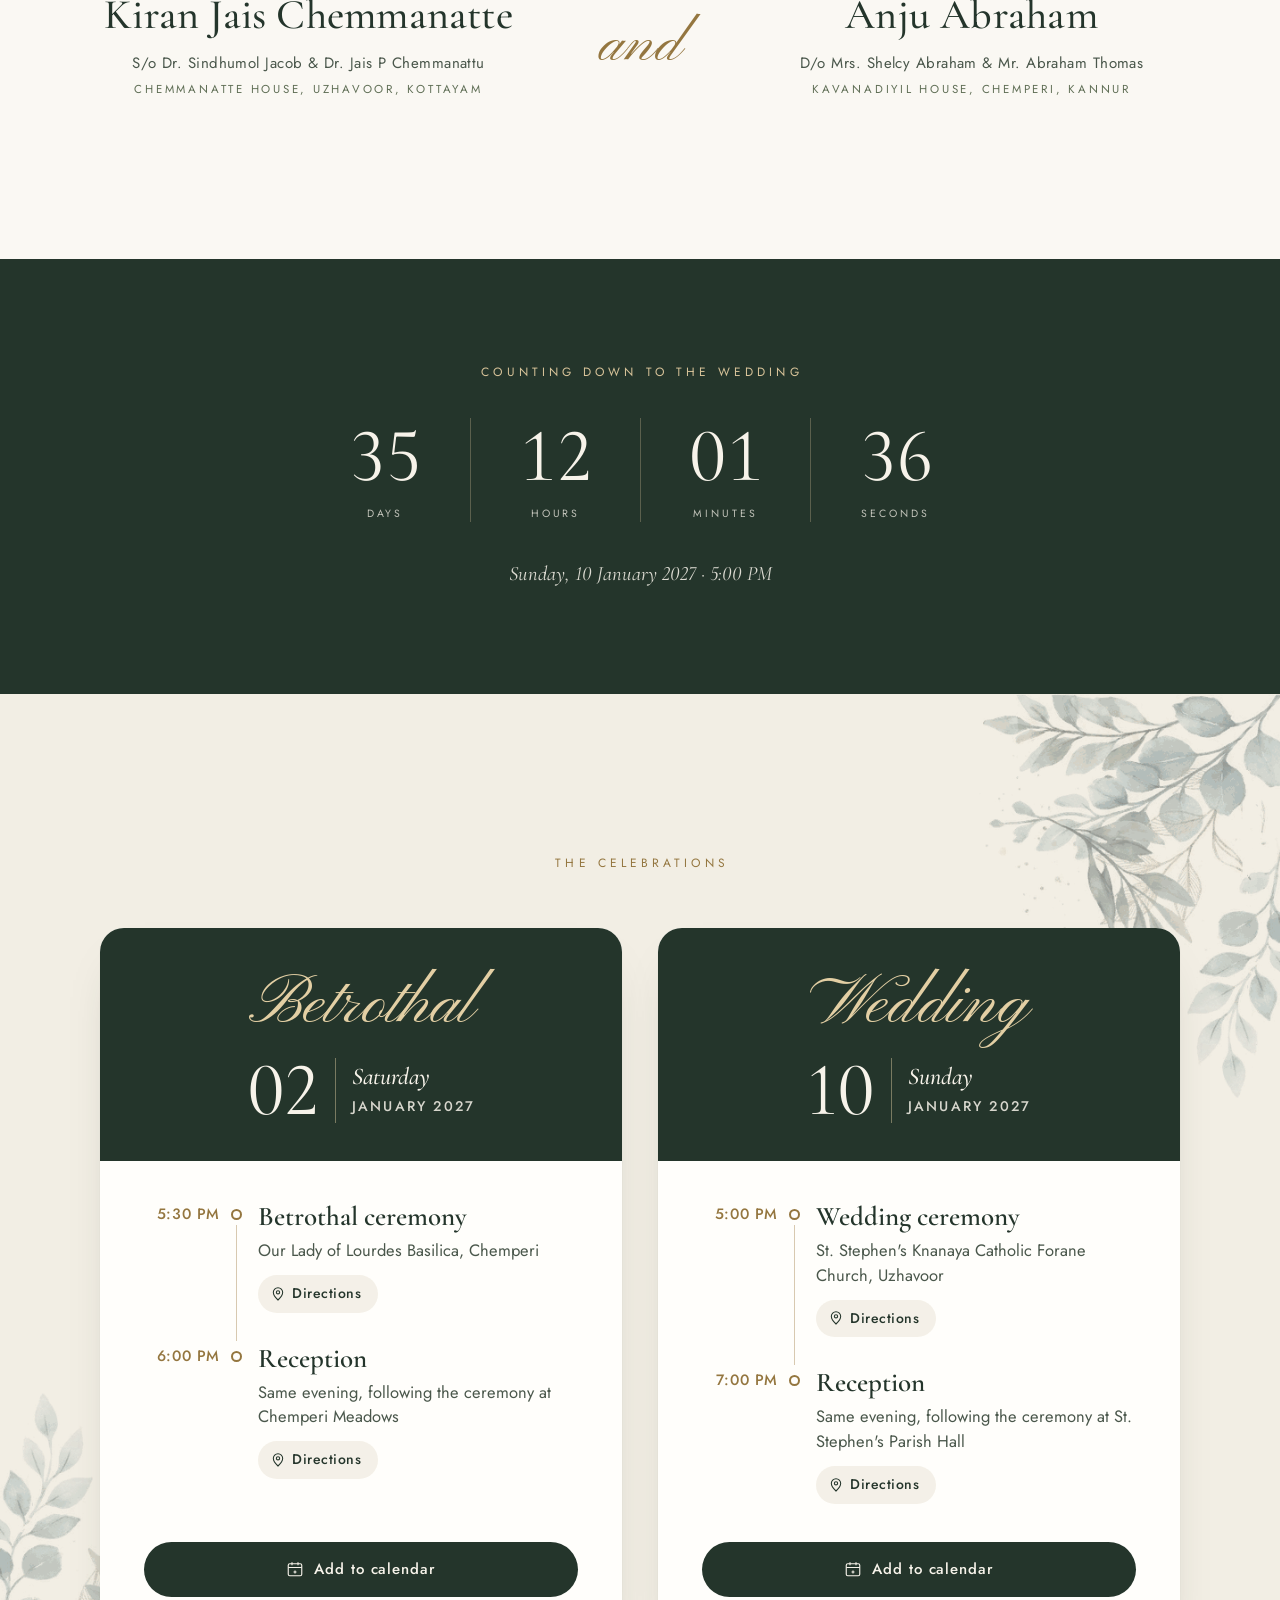
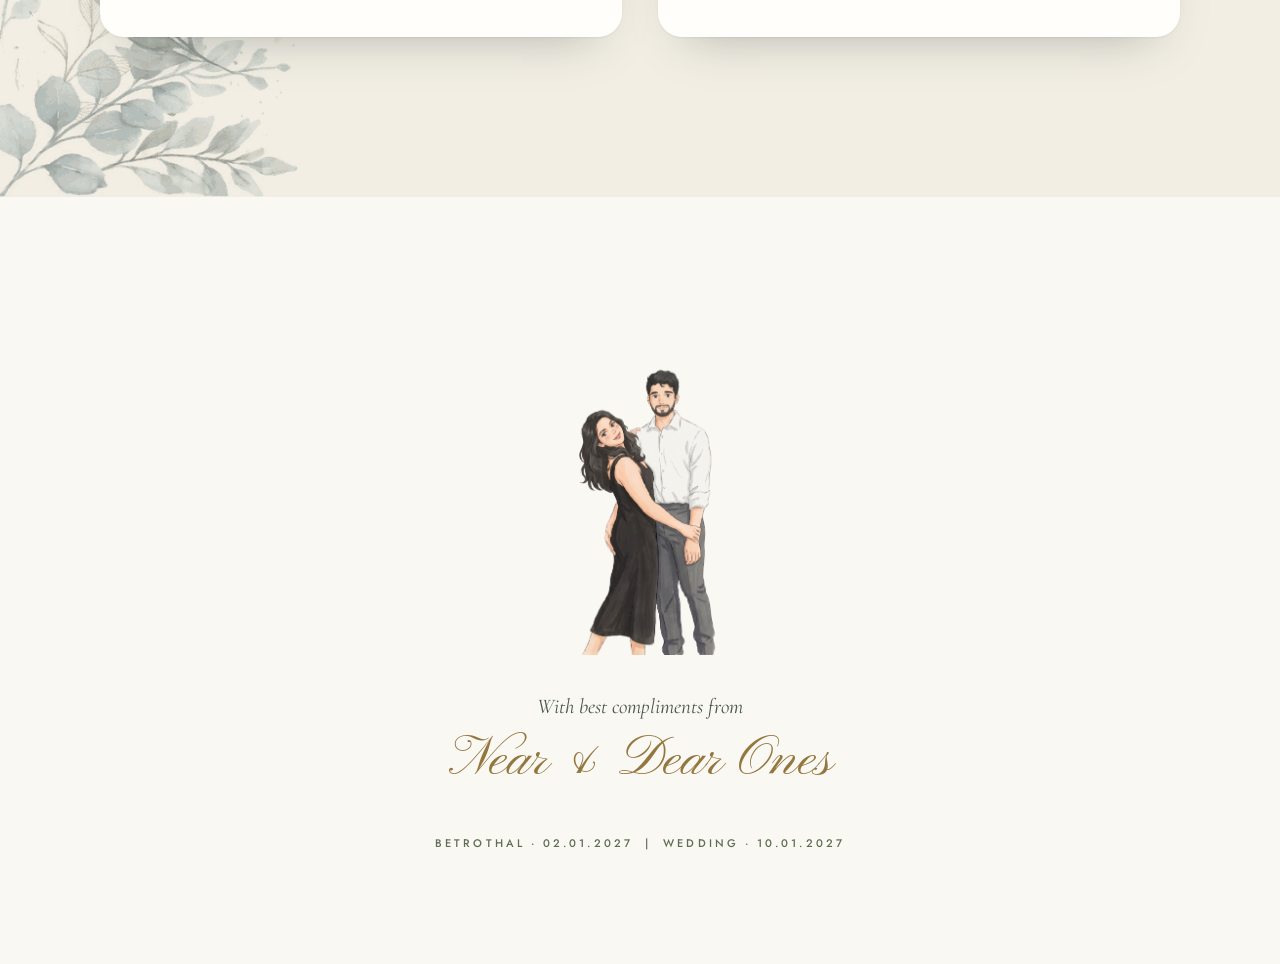
==== commit 47a1f787: "Sign-off: Near & Dear Ones Co-Authored-By: Claude Opus 5.5 <noreply@anthropic.com> Claude-Session: h" ====
--- a/index.html
+++ b/index.html
@@ -204,7 +204,7 @@
 <footer class="footer">
   <img class="footer-art reveal" src="img/couple.png" alt="Illustration of Kiran and Anju" loading="lazy" width="409" height="610">
   <p class="footer-lead reveal">With best compliments from</p>
-  <p class="footer-from reveal">Family &amp; Beloved Ones</p>
+  <p class="footer-from reveal">Near &amp; Dear Ones</p>
   <p class="footer-dates">Betrothal &middot; 02.01.2027<span aria-hidden="true"> &nbsp;|&nbsp; </span>Wedding &middot; 10.01.2027</p>
 </footer>
 
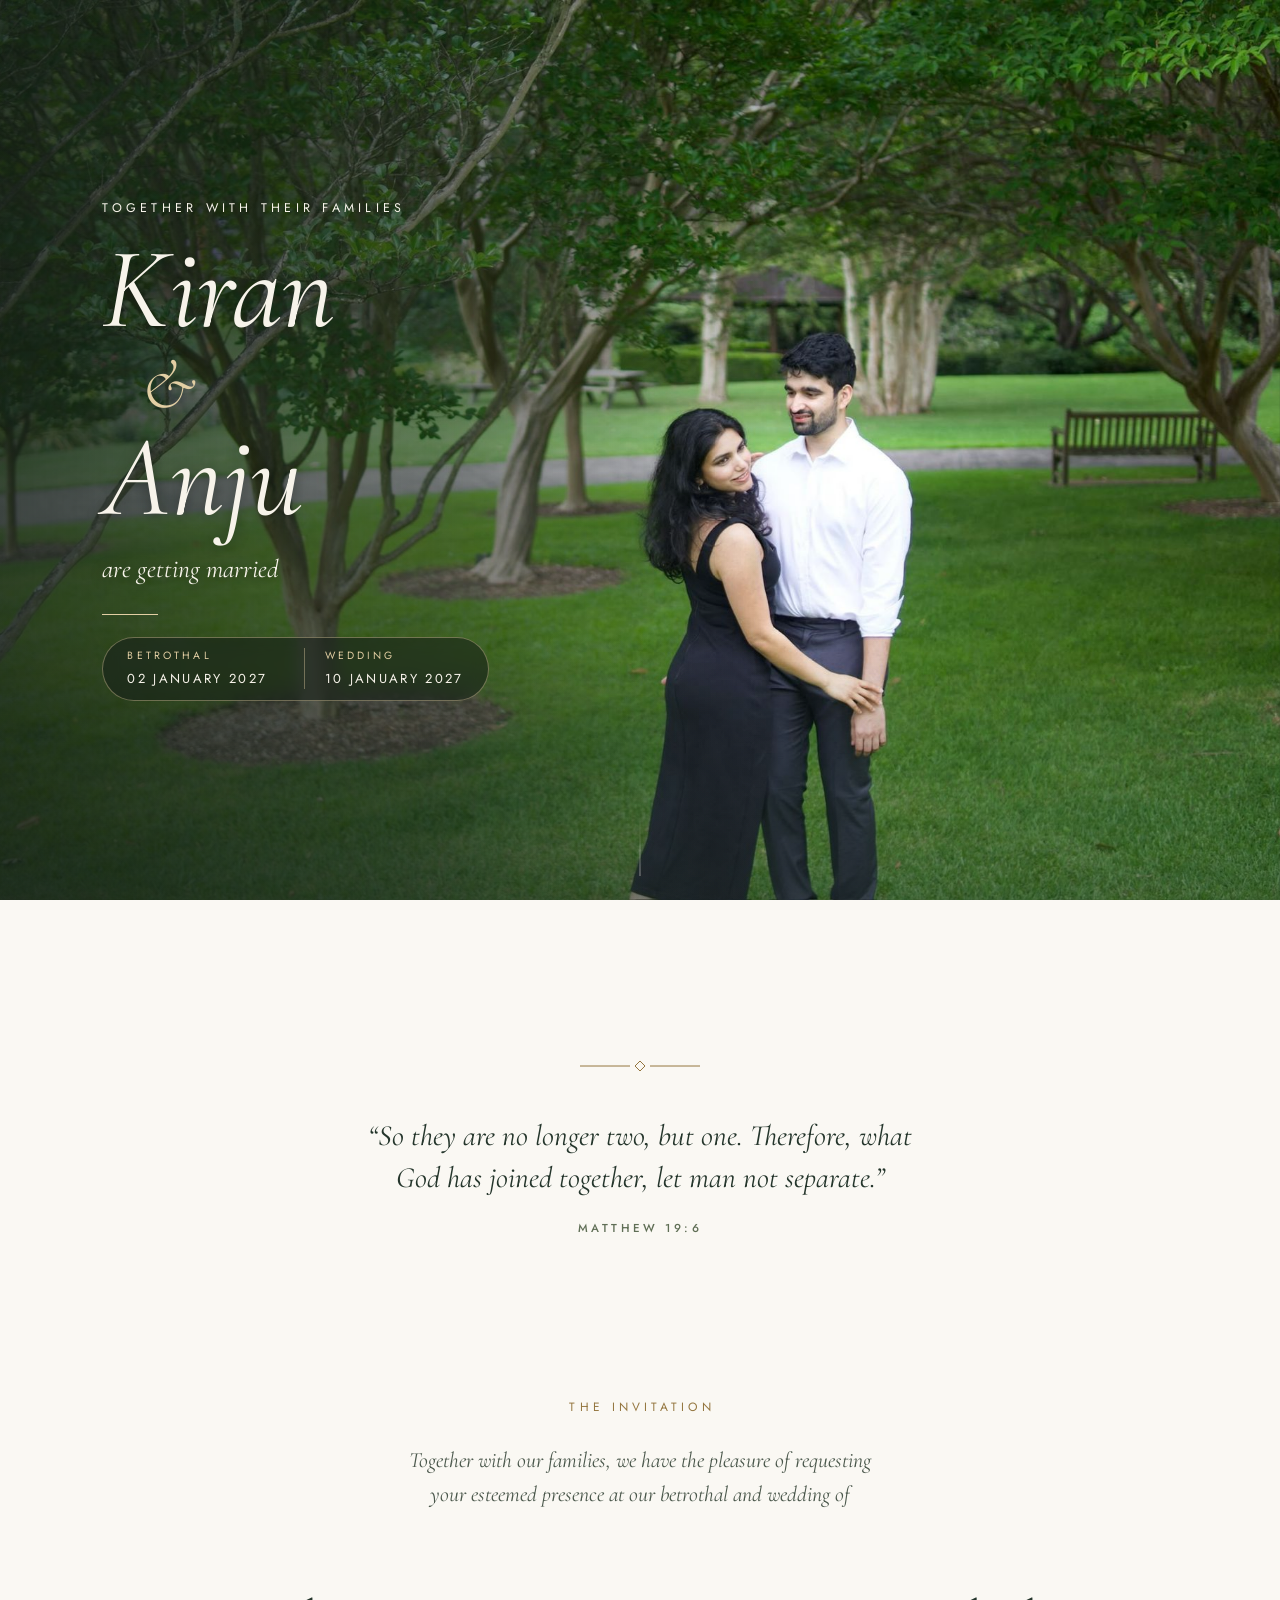
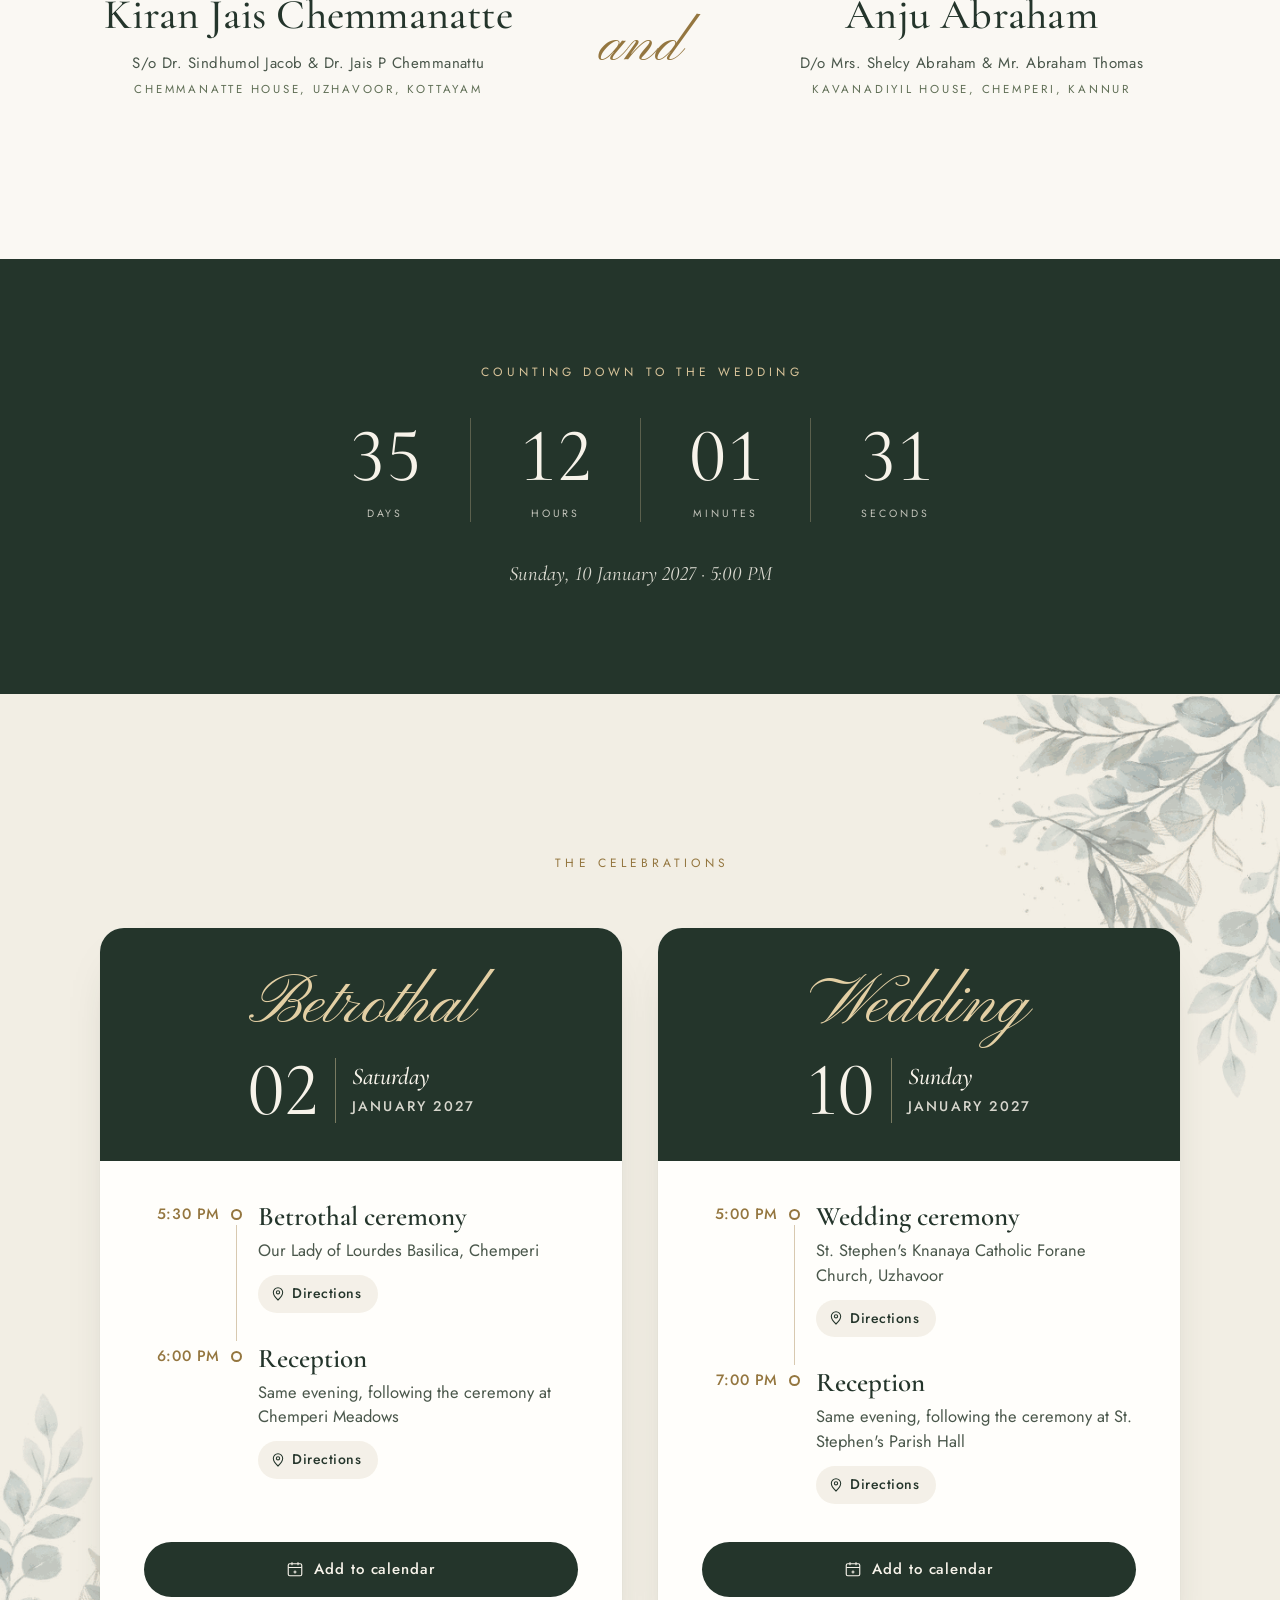
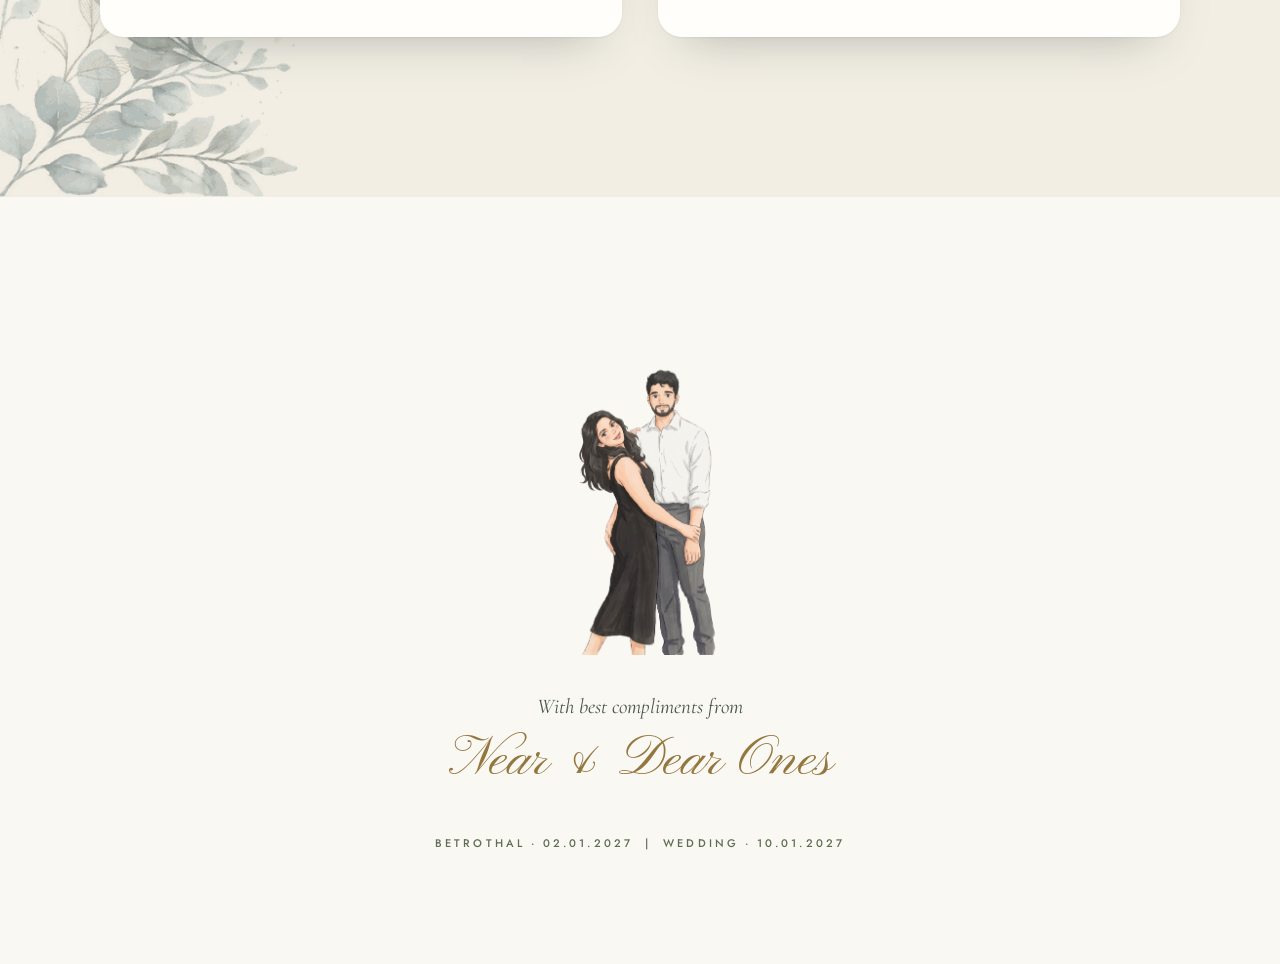
==== commit 1084fafa: "Hero dates on a frosted chip so they stay readable over the photo Stronger top shade on phones, soft" ====
--- a/index.html
+++ b/index.html
@@ -29,7 +29,7 @@
 <link href="https://fonts.googleapis.com/css2?family=Cormorant+Garamond:ital,wght@0,400;0,500;0,600;1,400;1,500&family=Jost:wght@300;400;500&family=Pinyon+Script&display=swap" rel="stylesheet">
 <link rel="preload" as="image" href="img/hero-portrait.jpg" media="(max-aspect-ratio: 4/5)">
 <link rel="preload" as="image" href="img/hero-wide.jpg" media="(min-aspect-ratio: 4/5)">
-<link rel="stylesheet" href="style.css?v=626e8af9">
+<link rel="stylesheet" href="style.css?v=d5546f3e">
 <script>document.documentElement.classList.add('js')</script>
 </head>
 
--- a/style.css
+++ b/style.css
@@ -154,6 +154,20 @@
   letter-spacing: .18em;
   text-transform: uppercase;
 }
+/* the dates sit on one small frosted chip so they stay readable over the photo */
+.hero-dates {
+  width: fit-content;
+  padding: 10px 24px 11px;
+  border: 1px solid rgba(227, 207, 164, .4);
+  border-radius: 999px;
+  background: rgba(20, 30, 24, .55);
+  -webkit-backdrop-filter: blur(8px);
+  backdrop-filter: blur(8px);
+  text-shadow: none;
+}
+.hero-dates li { white-space: nowrap; }
+.hero-dates li + li { padding-left: 20px; border-left: 1px solid rgba(227, 207, 164, .4); }
+.hero-text { text-shadow: 0 1px 14px rgba(10, 18, 13, .45); }
 .hero-dates span {
   display: block;
   margin-bottom: 4px;
@@ -191,7 +205,7 @@
   .hero-photo img { object-position: 50% 100%; }
   .hero::before {
     background:
-      linear-gradient(180deg, rgba(20, 30, 24, .82) 0%, rgba(20, 30, 24, .55) 32%, rgba(20, 30, 24, 0) 55%),
+      linear-gradient(180deg, rgba(20, 30, 24, .85) 0%, rgba(20, 30, 24, .62) 38%, rgba(20, 30, 24, .25) 52%, rgba(20, 30, 24, 0) 66%),
       linear-gradient(0deg, rgba(20, 30, 24, .35) 0%, rgba(20, 30, 24, 0) 22%);
   }
   .hero-text {
@@ -202,8 +216,8 @@
   .hero-names { font-size: clamp(54px, 17vw, 92px); }
   .hero-names span { display: inline; }
   .hero-names .amp { margin: 0 .1em; font-size: .7em; }
-  .hero .hairline { margin: 20px auto 18px; }
-  .hero-dates { justify-content: center; gap: 8px 28px; font-size: 12px; }
+  .hero .hairline { margin: 16px auto 18px; }
+  .hero-dates { justify-content: center; gap: 8px 20px; font-size: 12px; margin: 0 auto; flex-wrap: nowrap; }
 }
 
 /* =====================================================================
@@ -576,6 +590,7 @@
   .eyebrow { font-size: 14px; letter-spacing: .22em; padding-left: .22em; }
   .hero-dates { font-size: 14px; letter-spacing: .1em; }
   .hero-dates span { font-size: 12px; letter-spacing: .18em; }
+
   .count-unit { font-size: 12px; letter-spacing: .12em; }
 
   /* hero */
@@ -608,6 +623,12 @@
   .footer-dates { line-height: 1.9; }
 }
 
+@media (max-width: 400px) {
+  .hero-text { padding-left: 16px; padding-right: 16px; }
+  .hero-dates { padding: 9px 18px 10px; gap: 8px 14px; font-size: 13px; letter-spacing: .05em; }
+  .hero-dates li + li { padding-left: 14px; }
+}
+
 /* =====================================================================
    MOTION
    ===================================================================== */
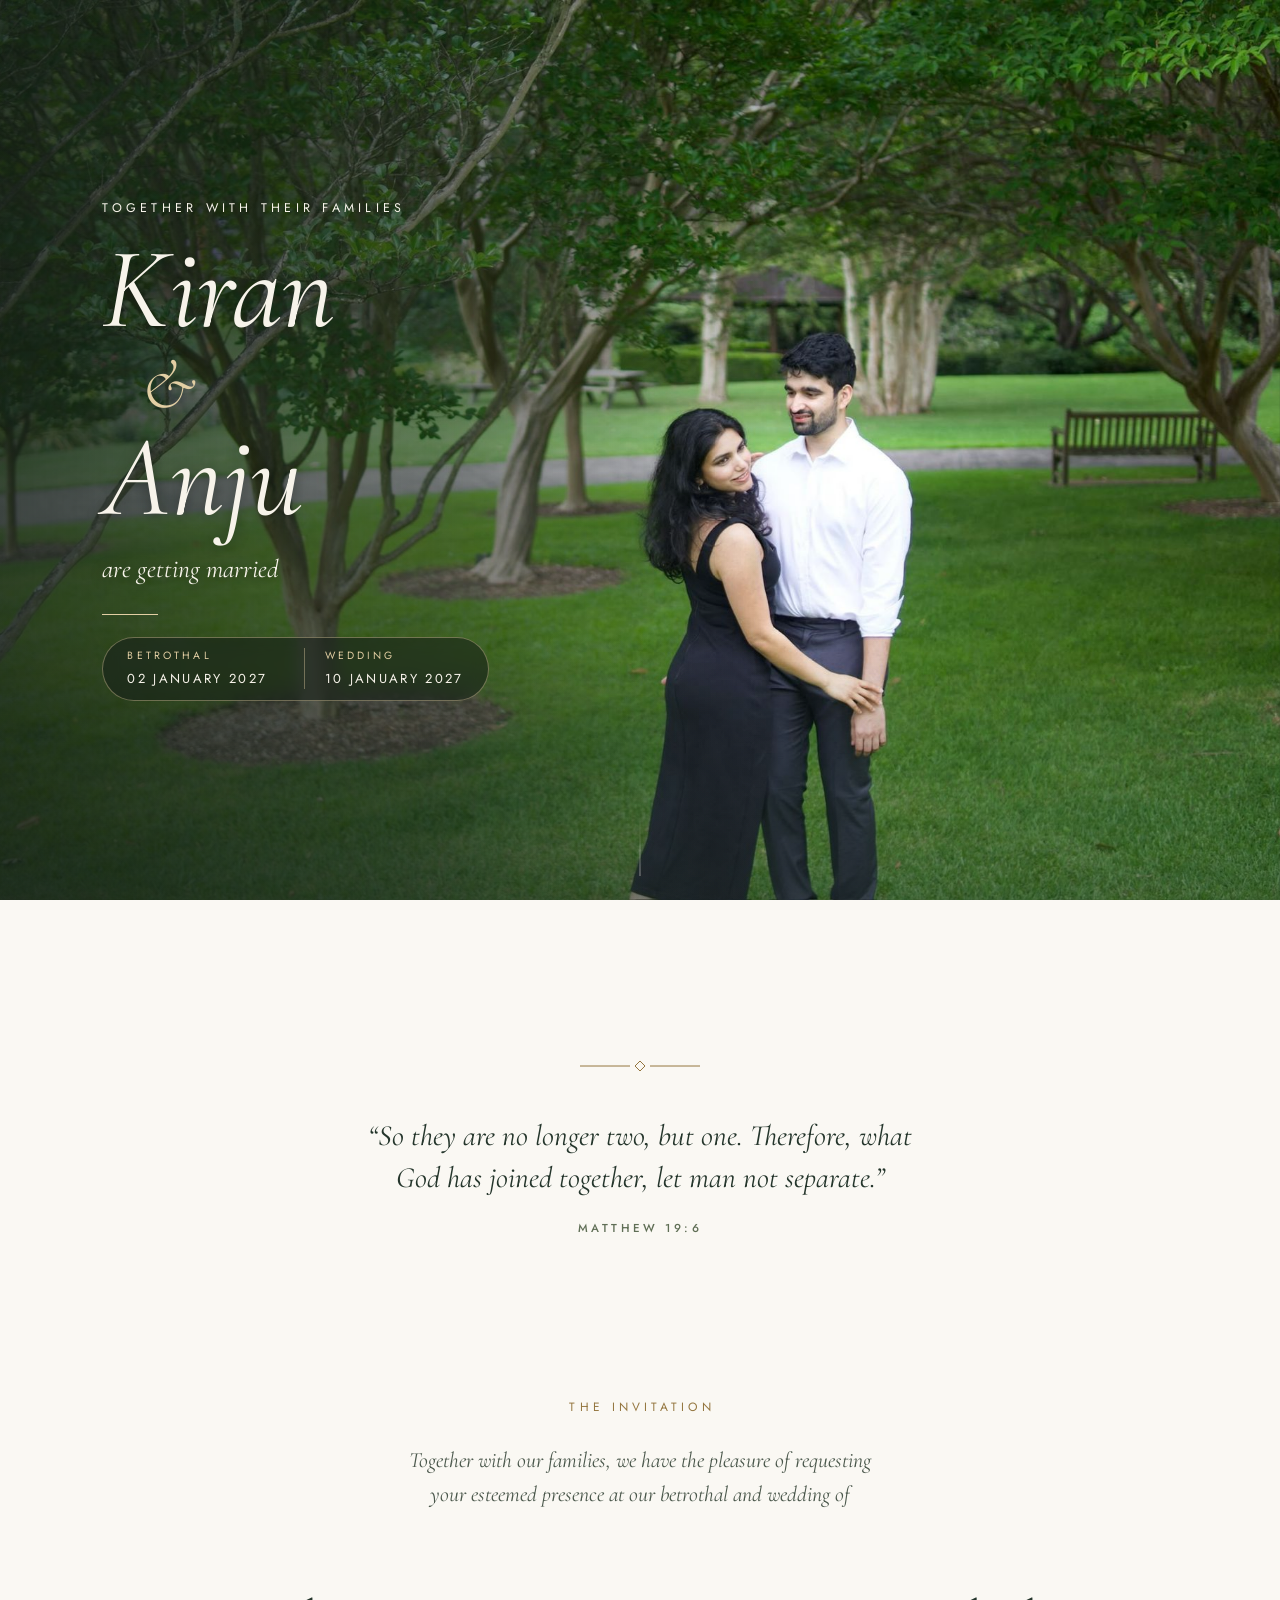
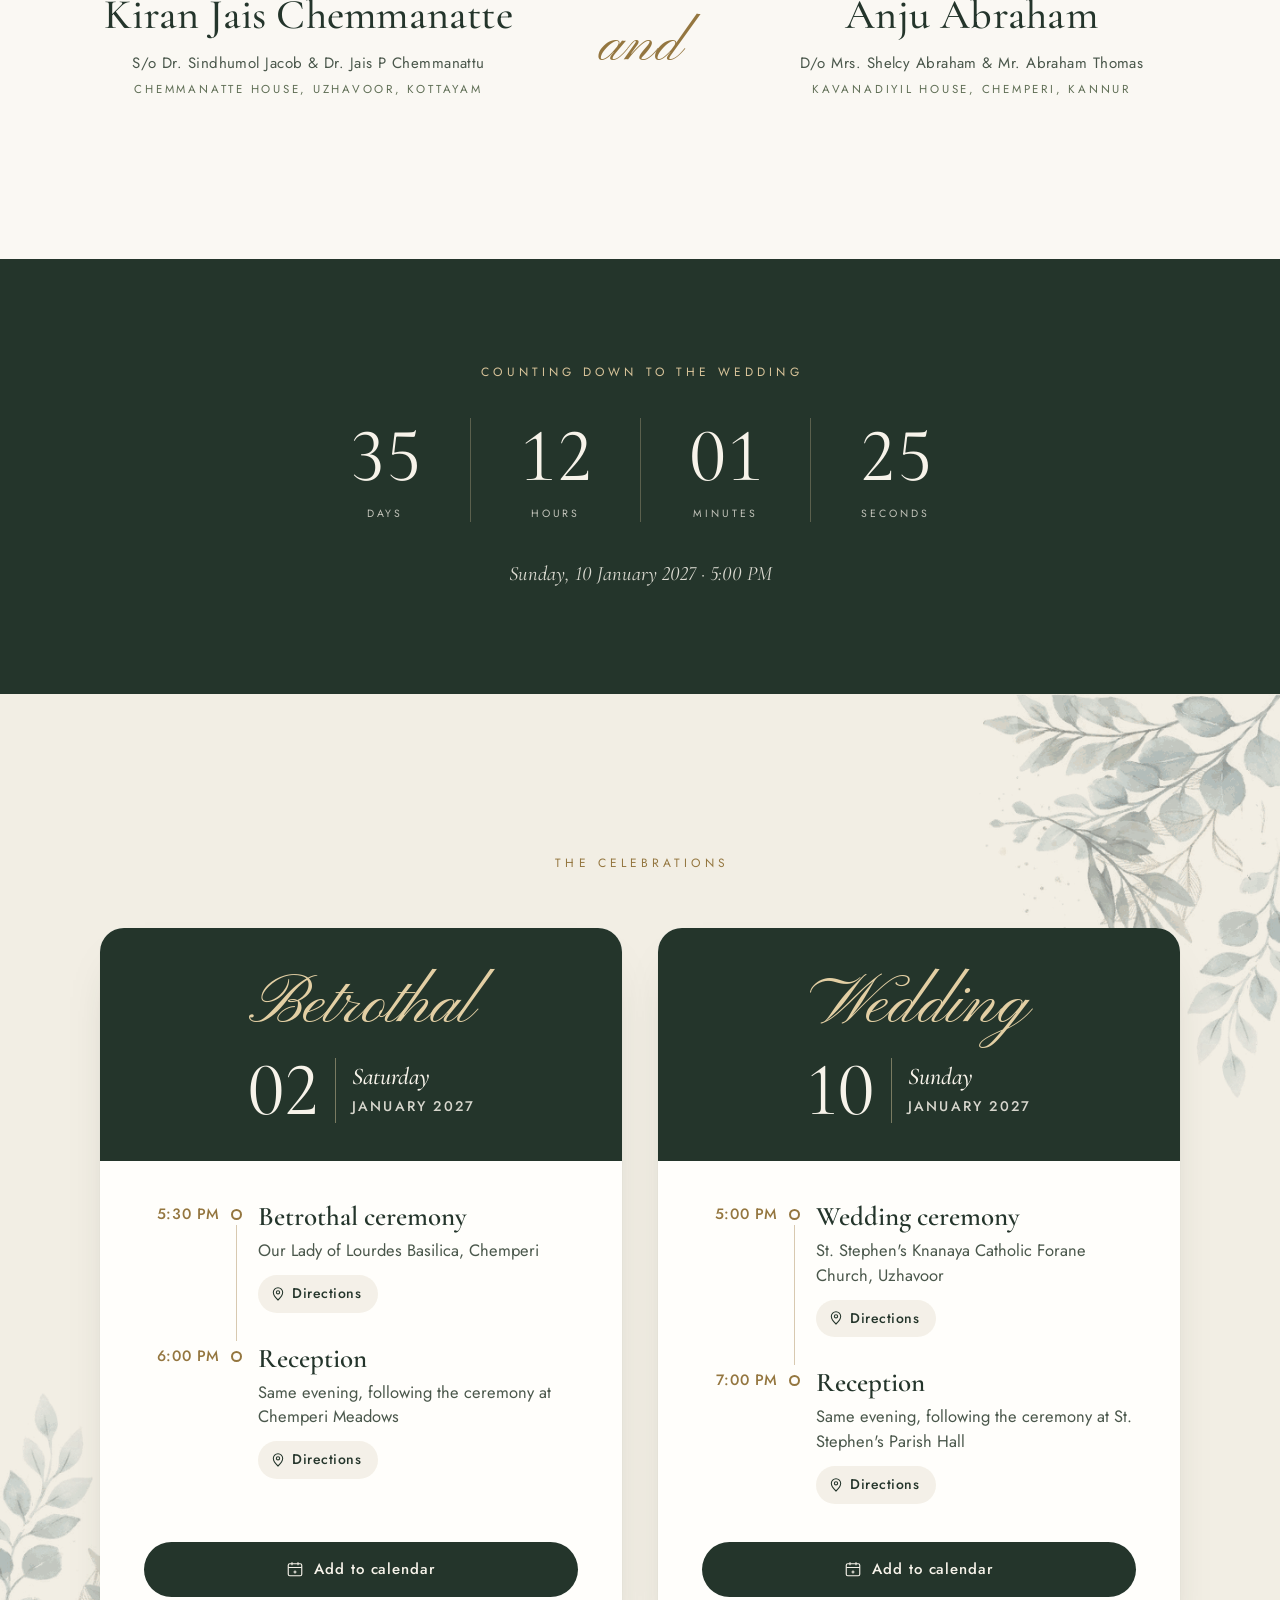
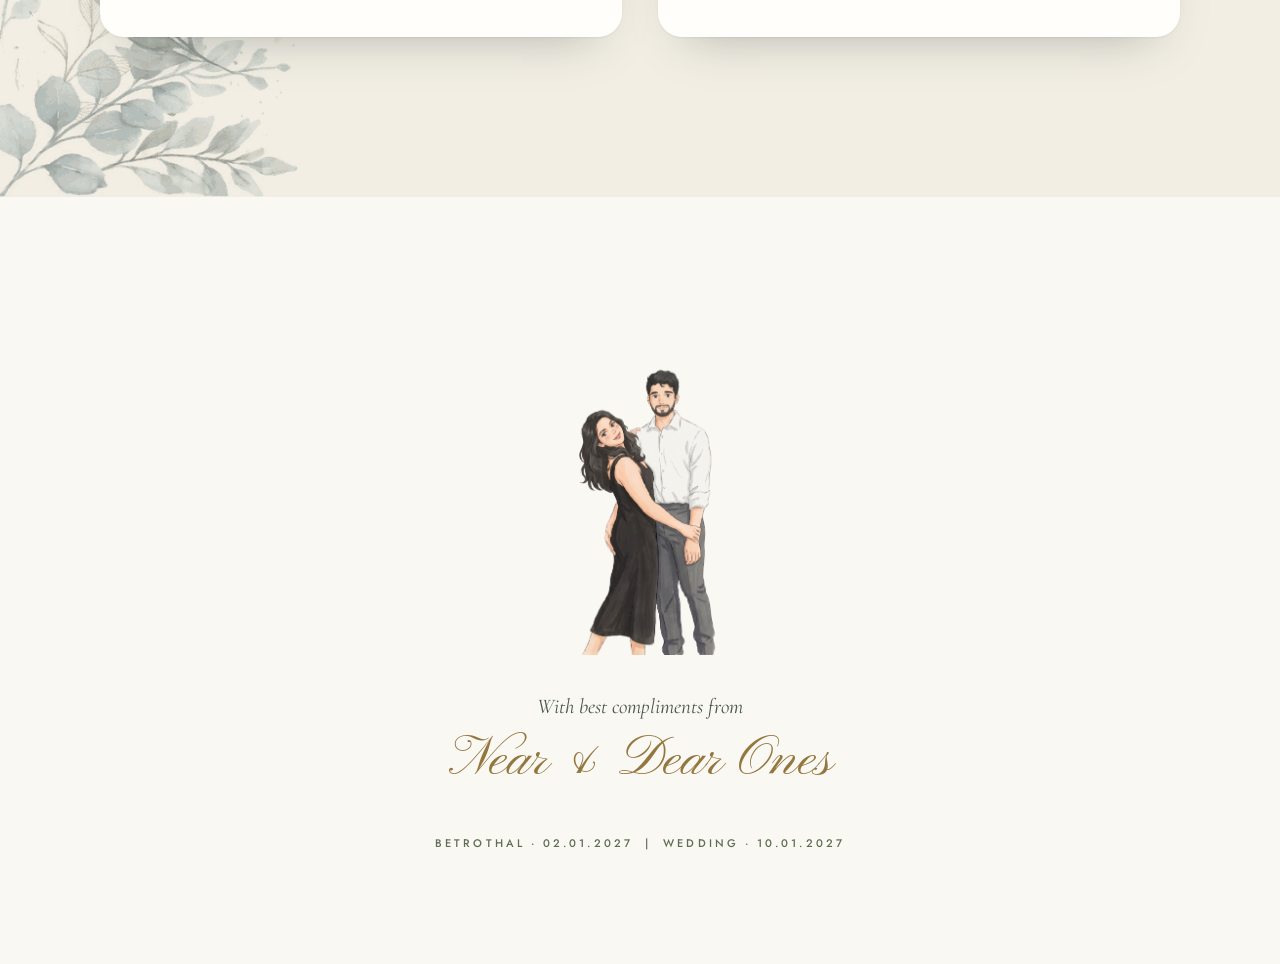
==== commit d1b85295: "Phones: move hero dates to the bottom so they never cover the couple Co-Authored-By: Claude Opus 5.5" ====
--- a/index.html
+++ b/index.html
@@ -29,7 +29,7 @@
 <link href="https://fonts.googleapis.com/css2?family=Cormorant+Garamond:ital,wght@0,400;0,500;0,600;1,400;1,500&family=Jost:wght@300;400;500&family=Pinyon+Script&display=swap" rel="stylesheet">
 <link rel="preload" as="image" href="img/hero-portrait.jpg" media="(max-aspect-ratio: 4/5)">
 <link rel="preload" as="image" href="img/hero-wide.jpg" media="(min-aspect-ratio: 4/5)">
-<link rel="stylesheet" href="style.css?v=d5546f3e">
+<link rel="stylesheet" href="style.css?v=e49959a8">
 <script>document.documentElement.classList.add('js')</script>
 </head>
 
--- a/style.css
+++ b/style.css
@@ -218,6 +218,14 @@
   .hero-names .amp { margin: 0 .1em; font-size: .7em; }
   .hero .hairline { margin: 16px auto 18px; }
   .hero-dates { justify-content: center; gap: 8px 20px; font-size: 12px; margin: 0 auto; flex-wrap: nowrap; }
+  /* names at the top, dates at the bottom: the couple's faces stay clear on every screen height */
+  .hero-text {
+    align-self: stretch;
+    display: flex;
+    flex-direction: column;
+    padding-bottom: calc(max(24px, env(safe-area-inset-bottom)) + 76px);
+  }
+  .hero-dates { margin-top: auto; }
 }
 
 /* =====================================================================
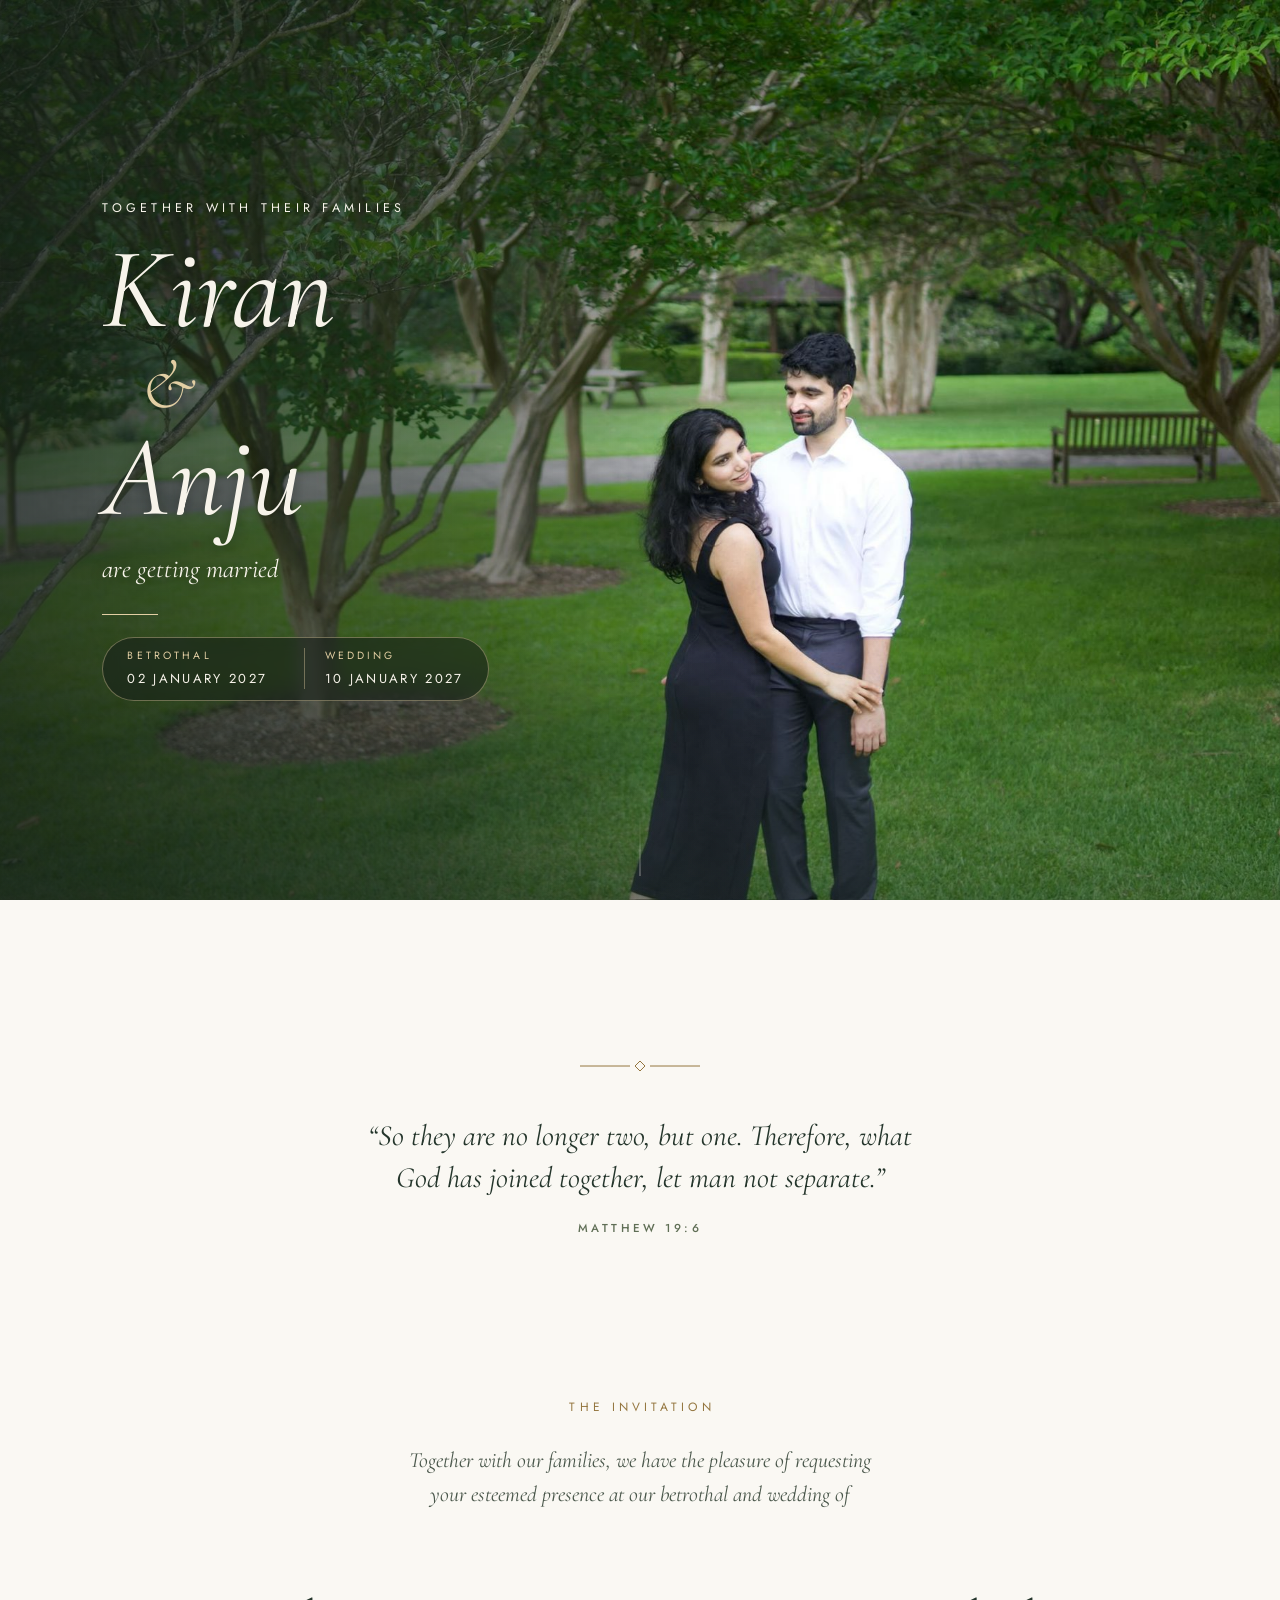
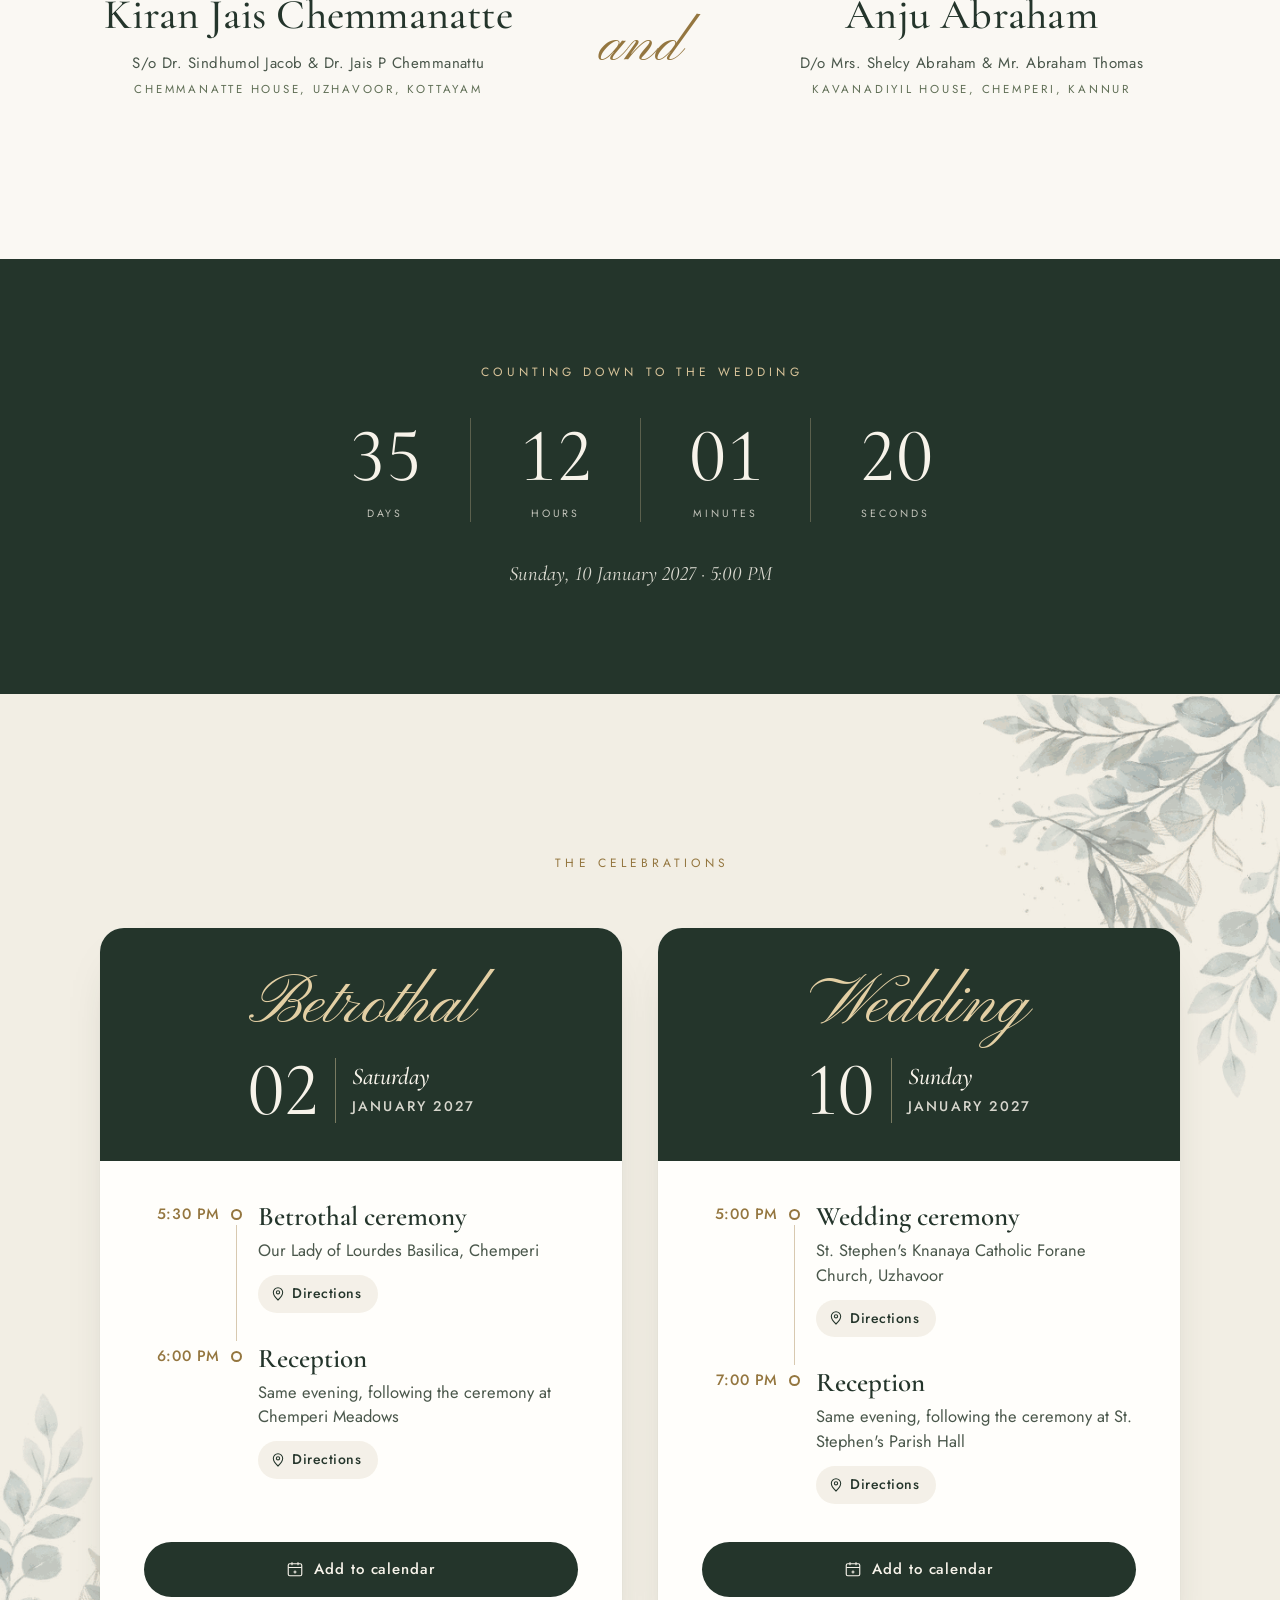
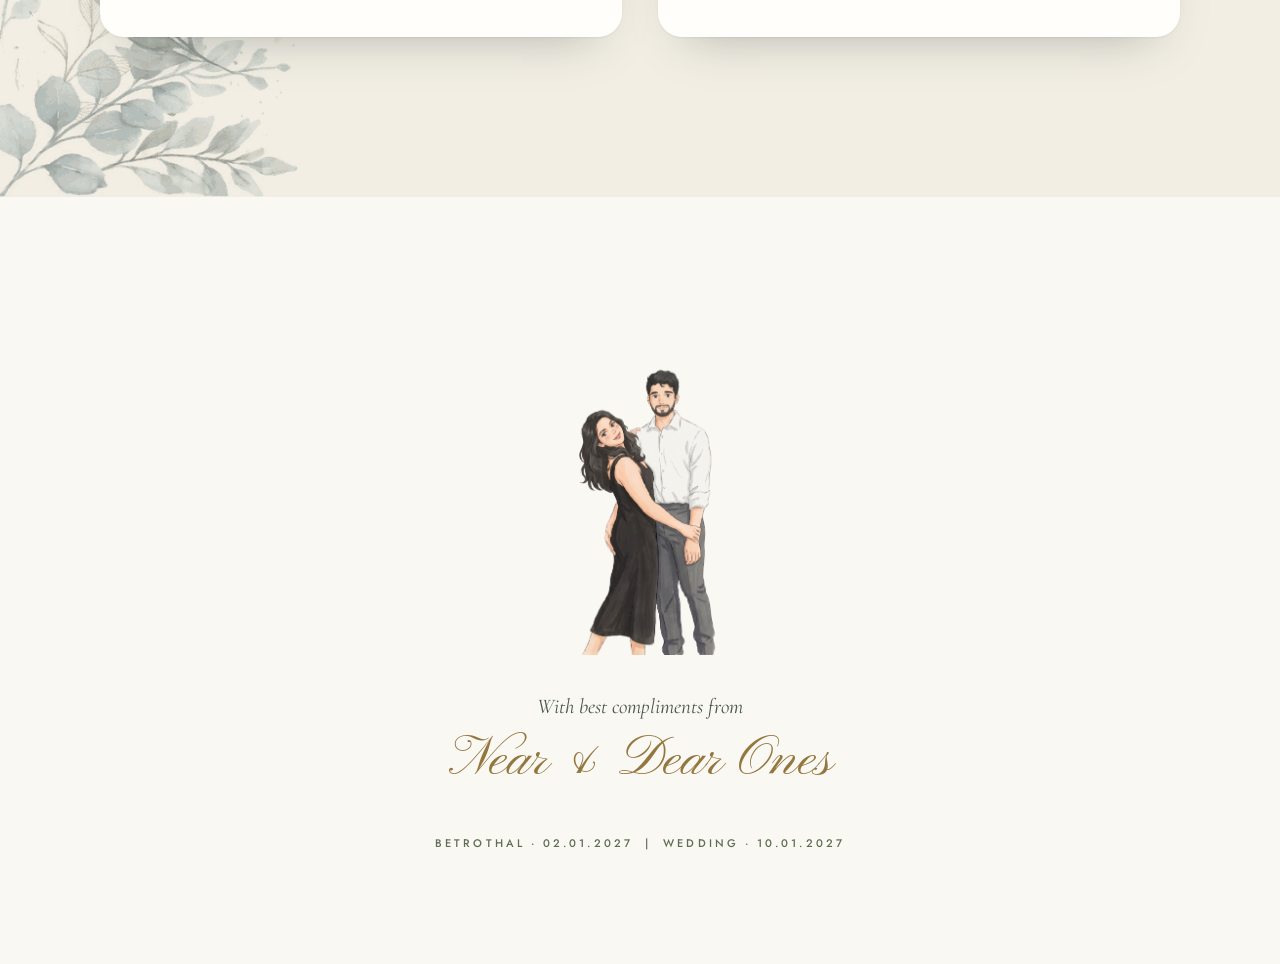
==== commit 69b3274d: "Update Parish Hall directions link Co-Authored-By: Claude Opus 5.5 <noreply@anthropic.com> Claude-Se" ====
--- a/index.html
+++ b/index.html
@@ -182,7 +182,7 @@
           <div class="stop-body">
             <p class="stop-what">Reception</p>
             <p class="stop-where">Same evening, following the ceremony at St. Stephen&#39;s Parish Hall</p>
-            <a class="stop-map" href="https://share.google/MHBBQyCODZyhyyJcQ" target="_blank" rel="noopener">
+            <a class="stop-map" href="https://maps.app.goo.gl/FLn7DrHpKMp3PKtcA" target="_blank" rel="noopener">
               <svg width="16" height="16" viewBox="0 0 24 24" fill="none" stroke="currentColor" aria-hidden="true"><path d="M12 21s-7-6.2-7-11.5A7 7 0 0 1 19 9.5C19 14.8 12 21 12 21z"/><circle cx="12" cy="9.5" r="2.5"/></svg>
               Directions
             </a>
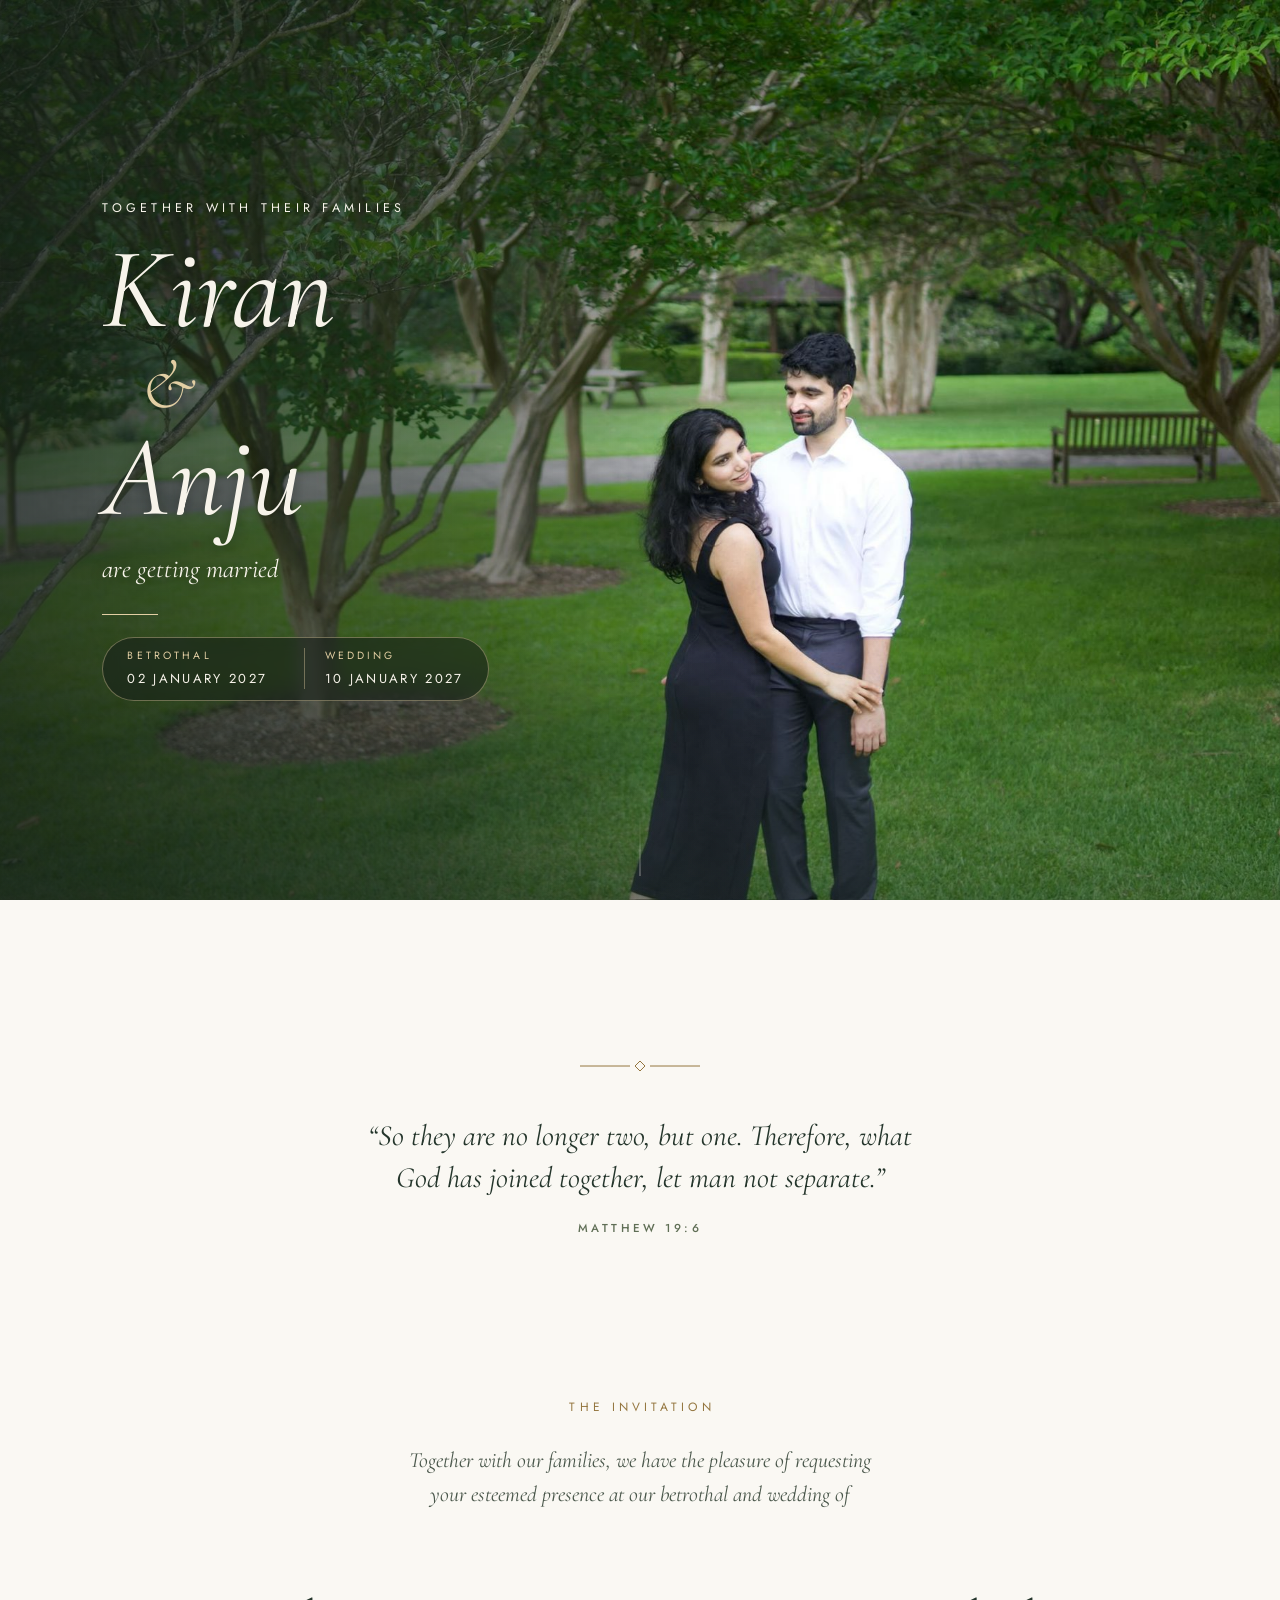
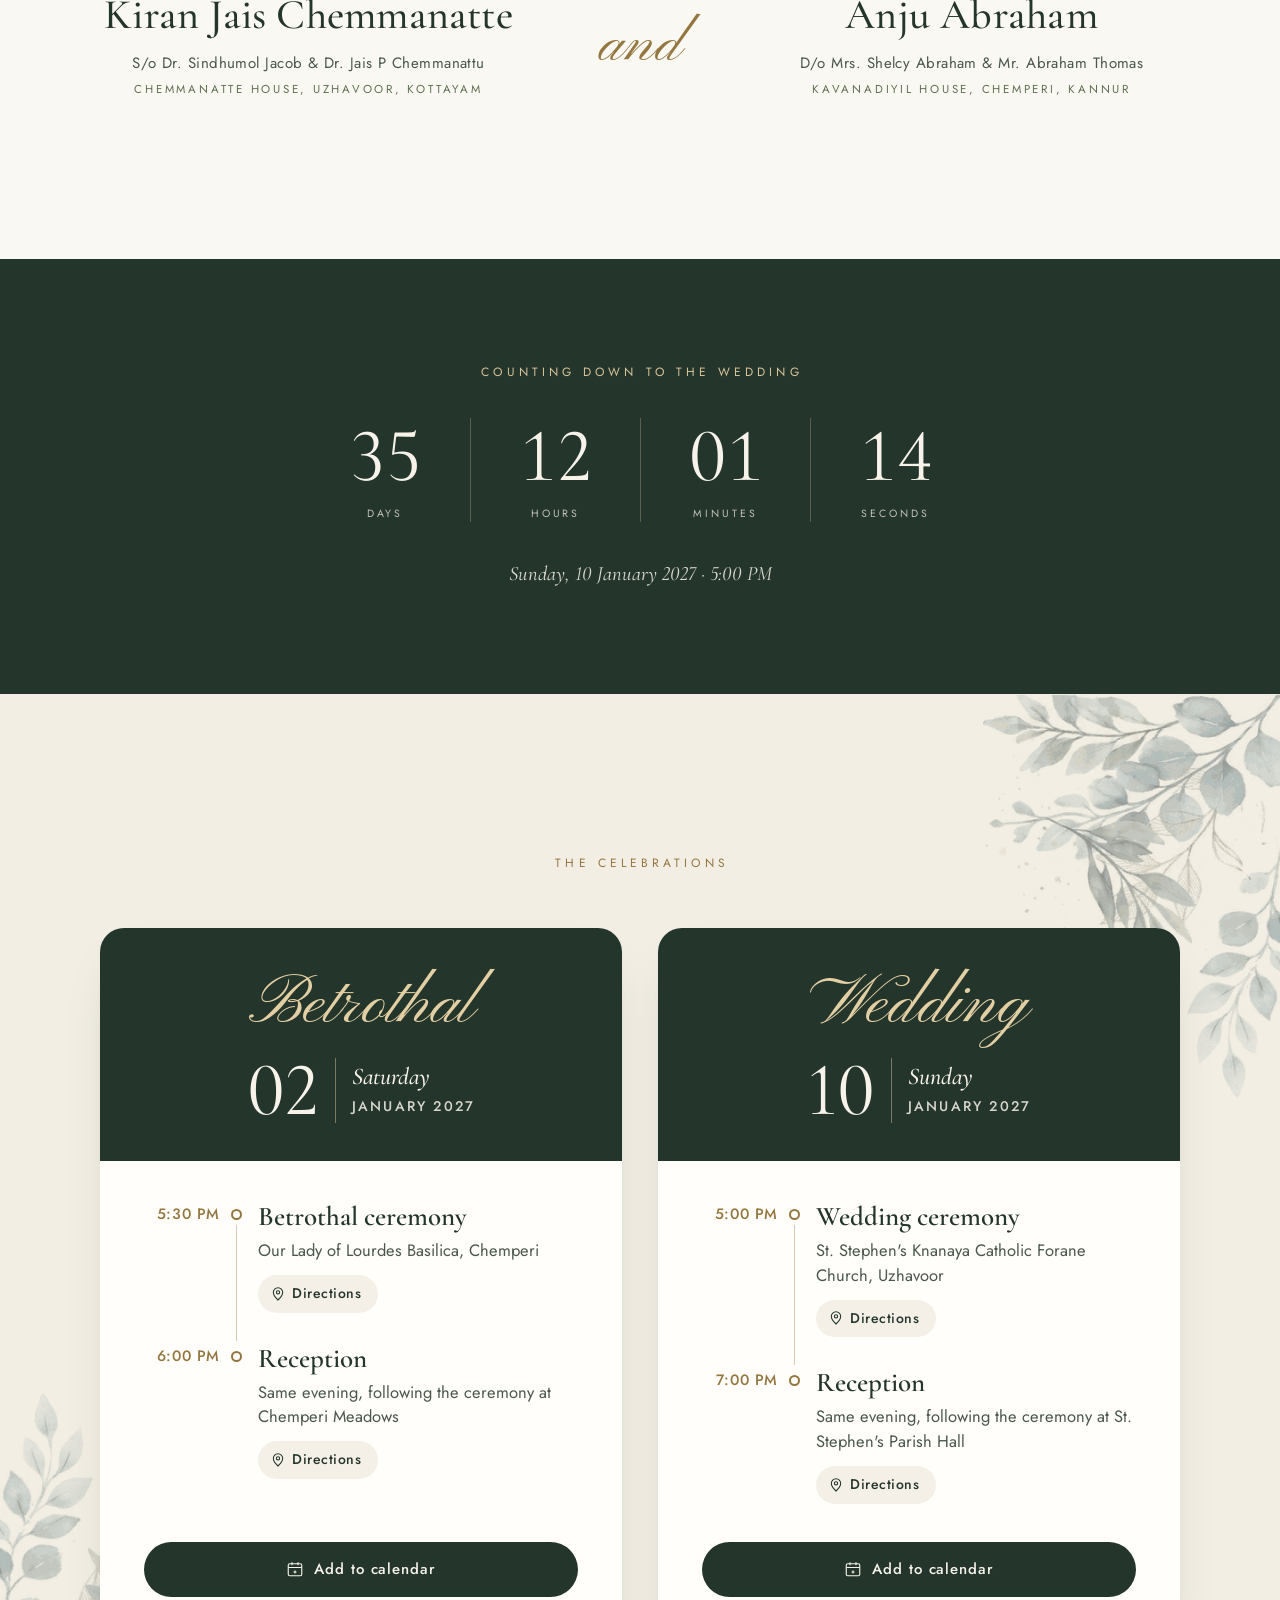
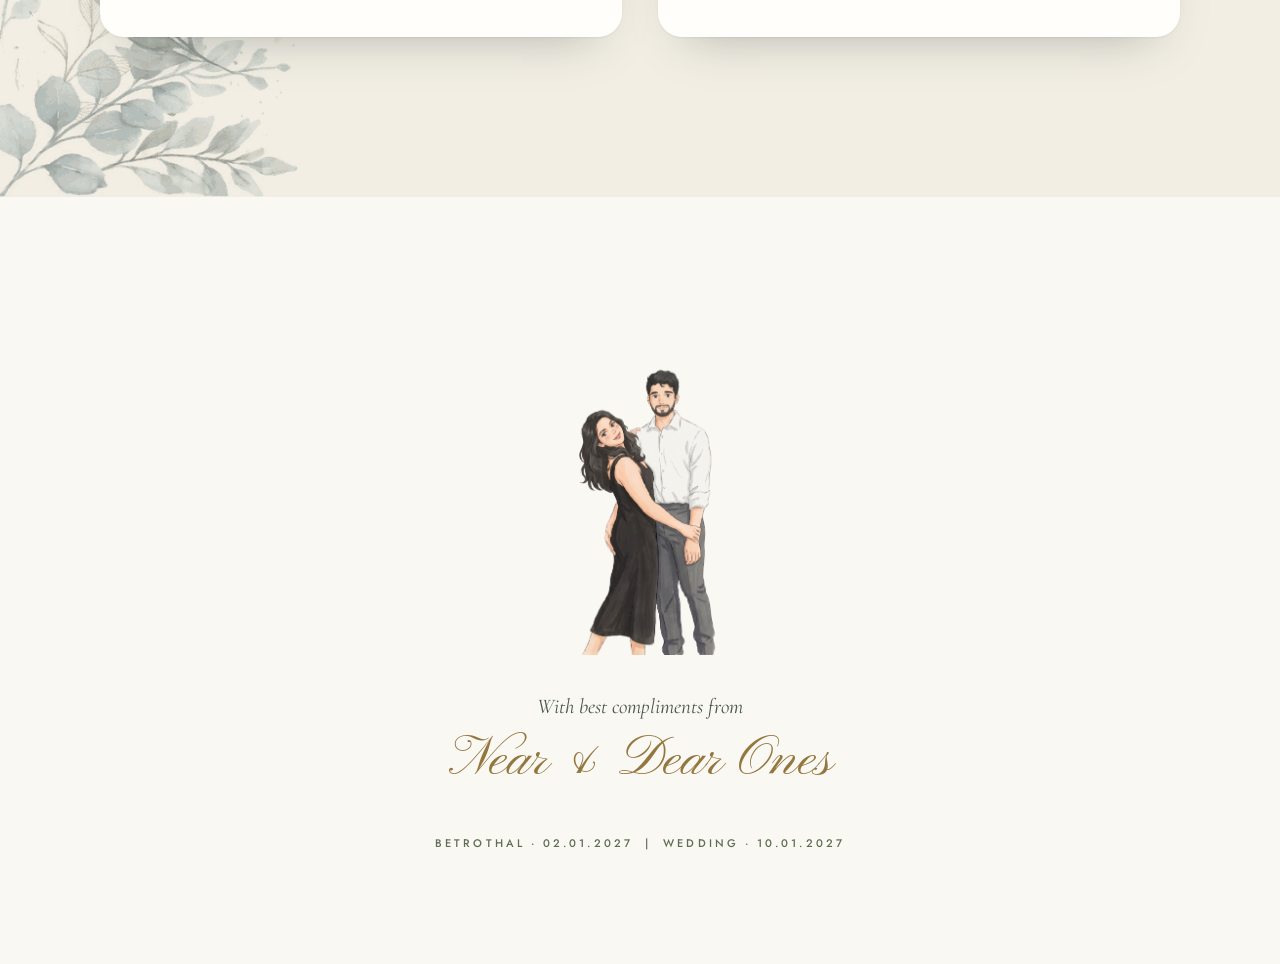
==== commit e88ab647: "Per-link preview images: wedding date only on /wdg/, betrothal date only on /btl/ Also correct the p" ====
--- a/index.html
+++ b/index.html
@@ -15,7 +15,7 @@
 <meta property="og:image"            content="https://soorajabraham1.github.io/kiran-anju/share-card.jpeg">
 <meta property="og:image:secure_url" content="https://soorajabraham1.github.io/kiran-anju/share-card.jpeg">
 <meta property="og:image:type"       content="image/jpeg">
-<meta property="og:image:width"      content="1200">
+<meta property="og:image:width"      content="1129">
 <meta property="og:image:height"     content="630">
 <meta property="og:image:alt"        content="Kiran Jais and Anju Abraham — engagement 02 January, wedding 10 January 2027">
 <meta name="twitter:card"            content="summary_large_image">
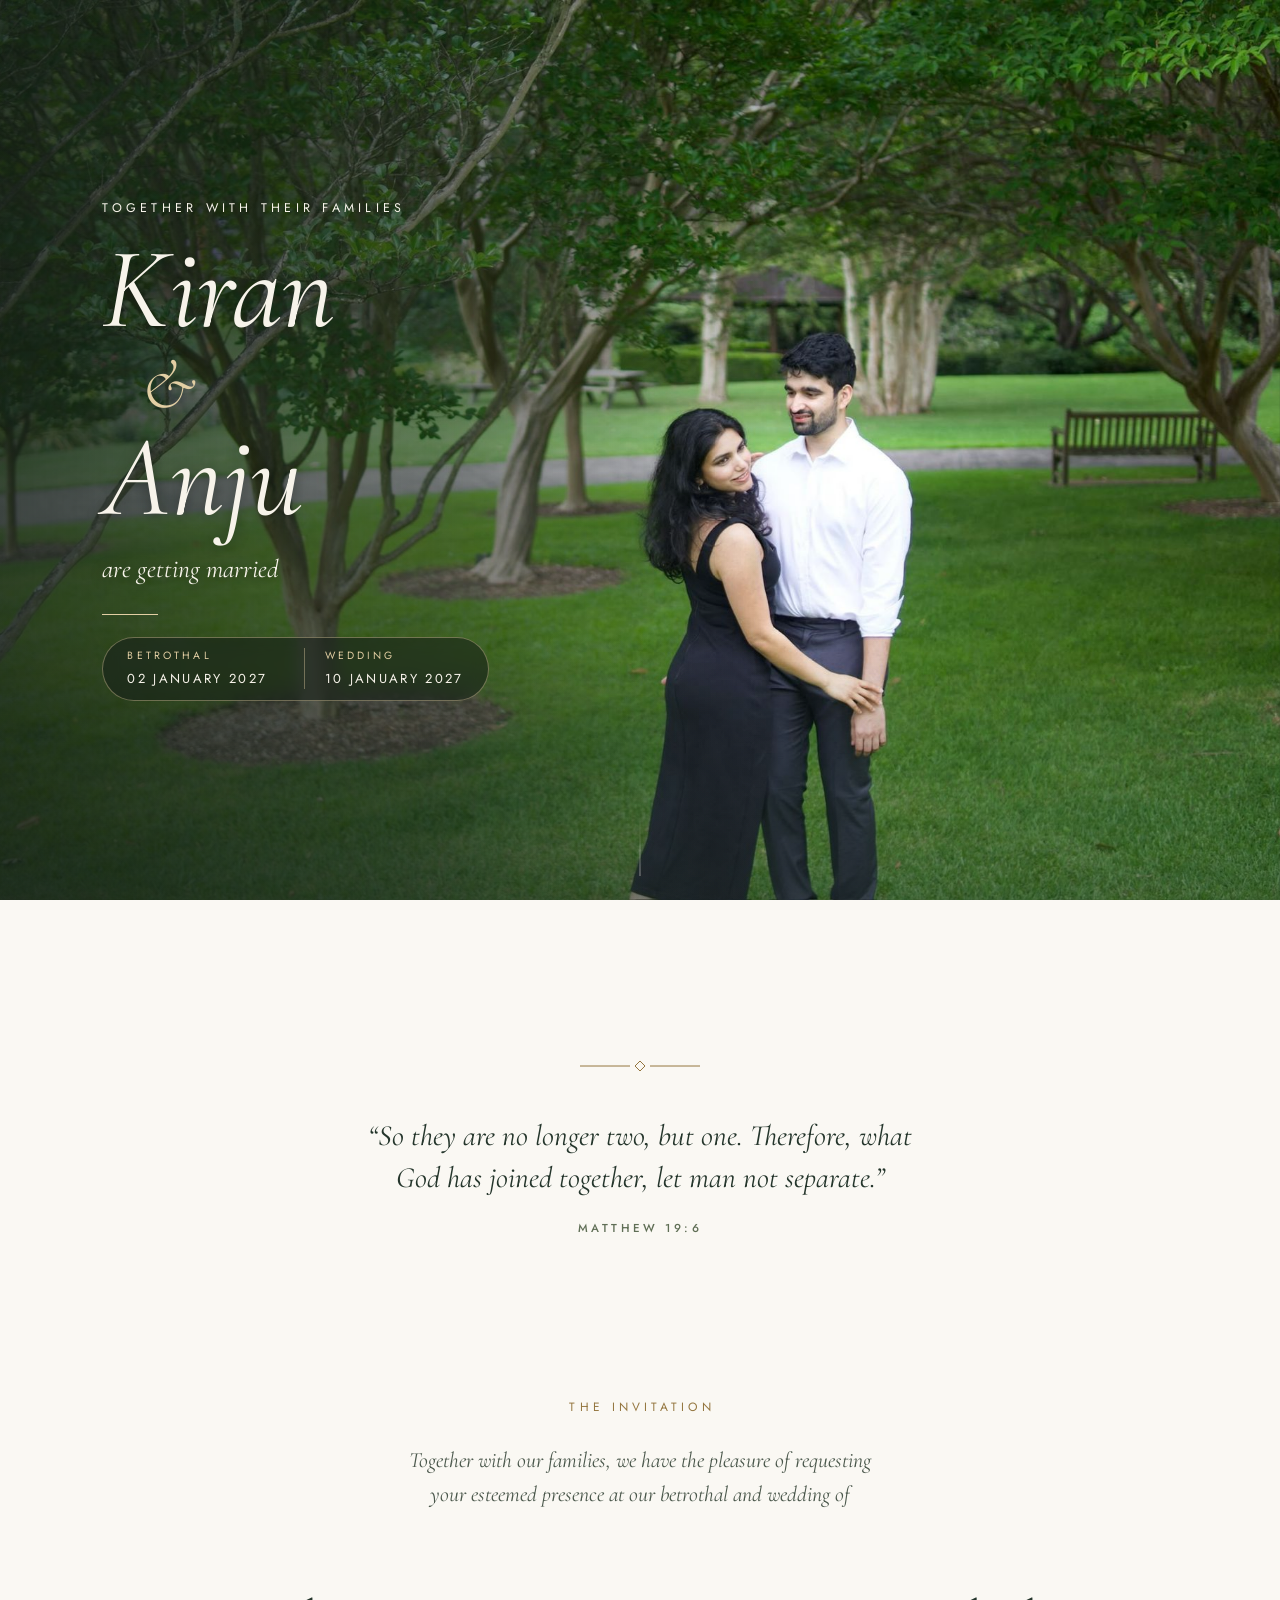
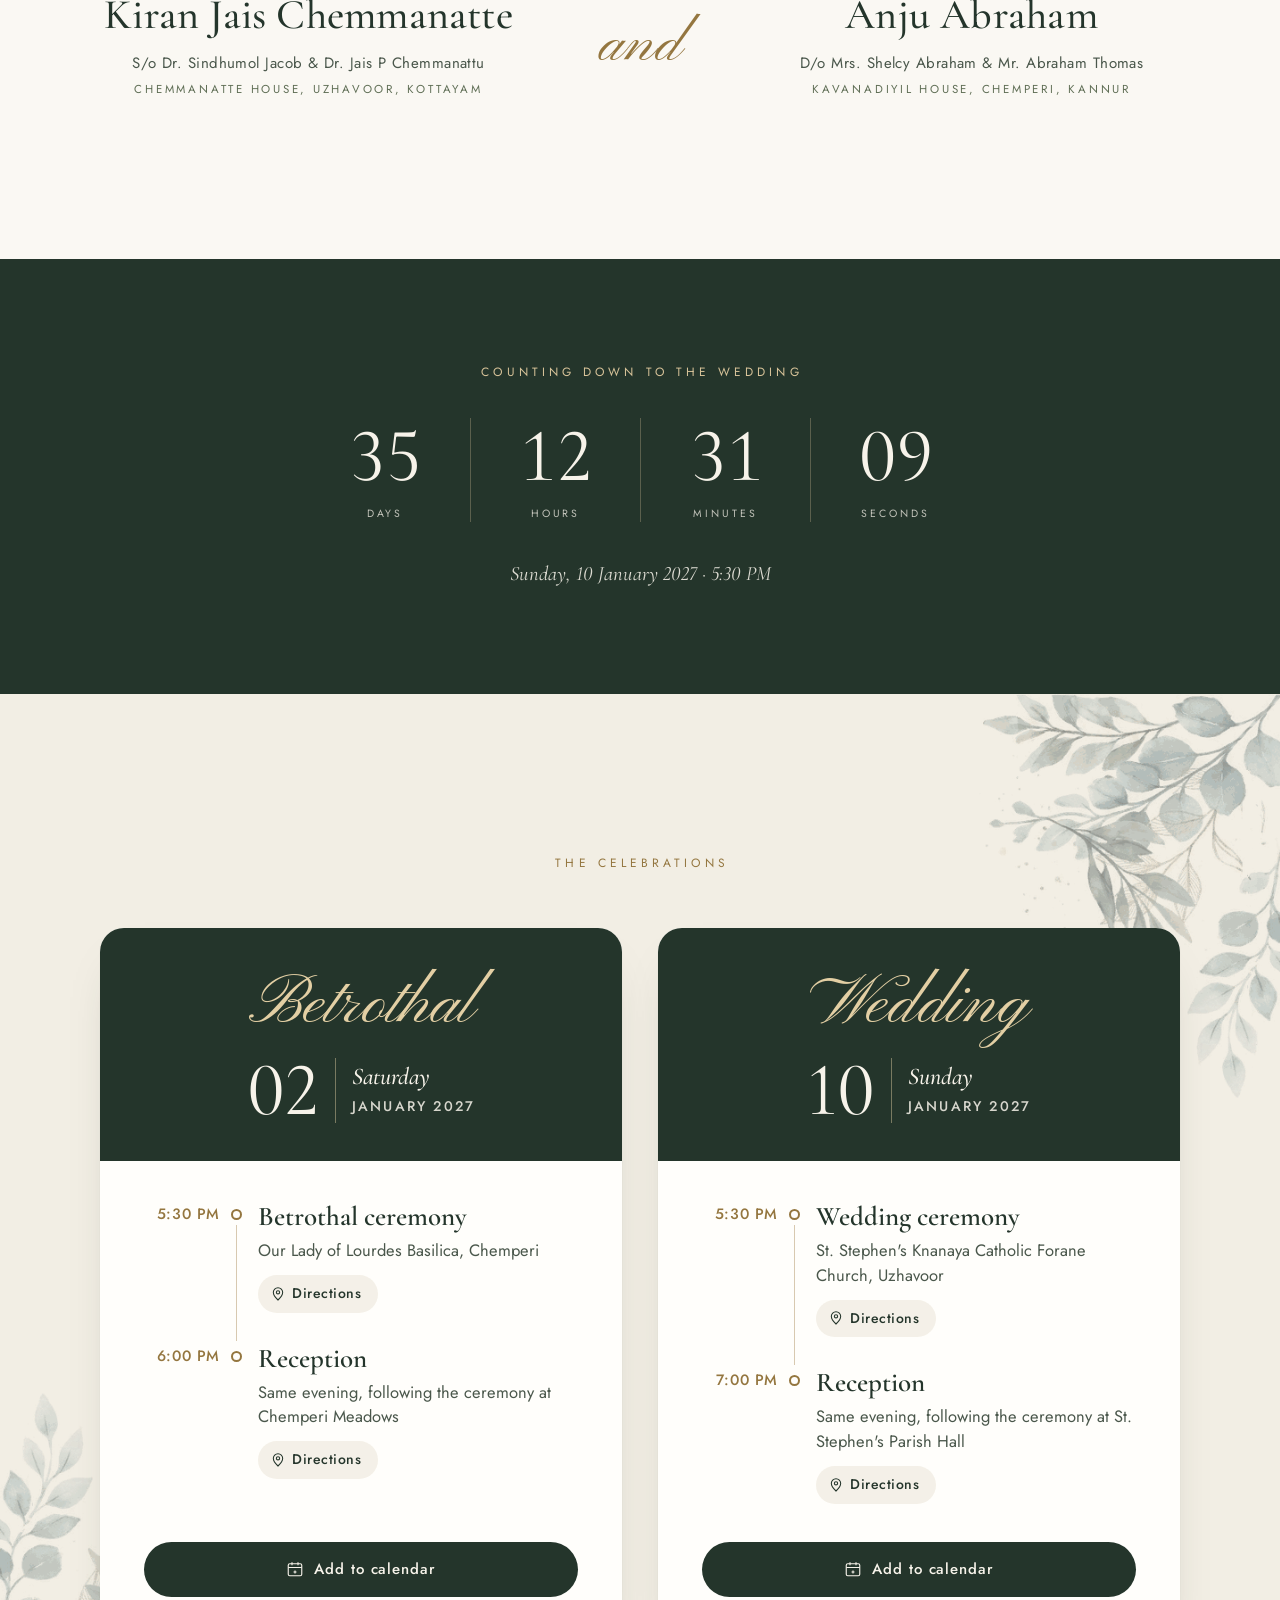
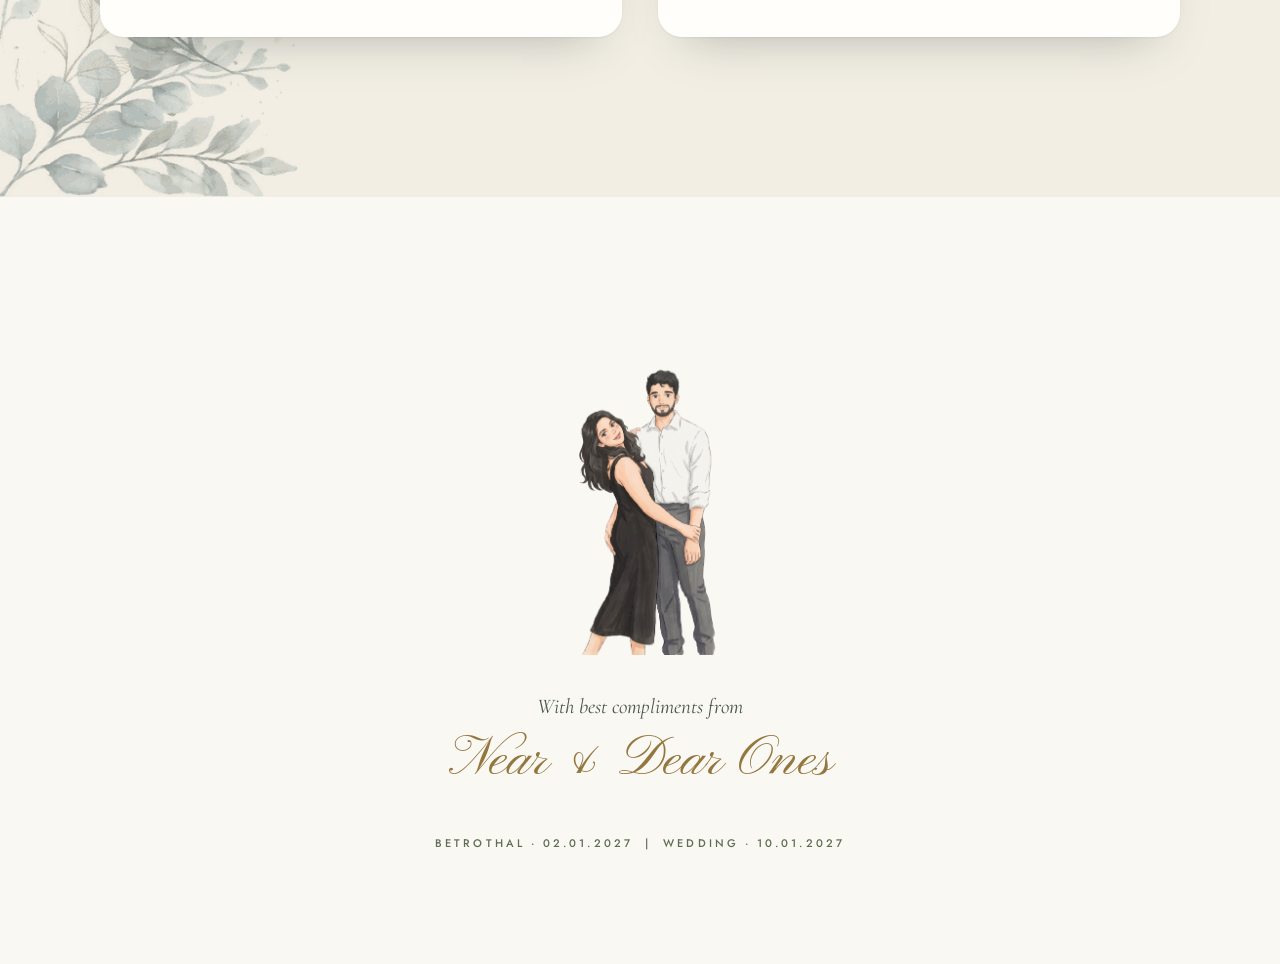
==== commit d0f4b7bd: "Wedding starts at 5:30 PM Co-Authored-By: Claude Opus 5.5 <noreply@anthropic.com> Claude-Session: ht" ====
--- a/index.html
+++ b/index.html
@@ -92,7 +92,7 @@
 </section>
 
 <!-- ============================ COUNTDOWN ============================ -->
-<section class="countdown" aria-label="Counting down to the wedding" data-to="2027-01-10T17:00:00+05:30">
+<section class="countdown" aria-label="Counting down to the wedding" data-to="2027-01-10T17:30:00+05:30">
   <p class="eyebrow">Counting down to the wedding</p>
   <div class="count-grid">
     <div><span class="count-num" data-unit="d">&ndash;</span><span class="count-unit">Days</span></div>
@@ -100,7 +100,7 @@
     <div><span class="count-num" data-unit="m">&ndash;</span><span class="count-unit">Minutes</span></div>
     <div><span class="count-num" data-unit="s">&ndash;</span><span class="count-unit">Seconds</span></div>
   </div>
-  <p class="count-date">Sunday, 10 January 2027 &middot; 5:00 PM</p>
+  <p class="count-date">Sunday, 10 January 2027 &middot; 5:30 PM</p>
 </section>
 
 <!-- ============================ CELEBRATIONS ============================ -->
@@ -167,7 +167,7 @@
 
       <ol class="timeline">
         <li class="stop">
-          <p class="stop-time">5:00 PM</p>
+          <p class="stop-time">5:30 PM</p>
           <div class="stop-body">
             <p class="stop-what">Wedding ceremony</p>
             <p class="stop-where">St. Stephen&#39;s Knanaya Catholic Forane Church, Uzhavoor</p>
